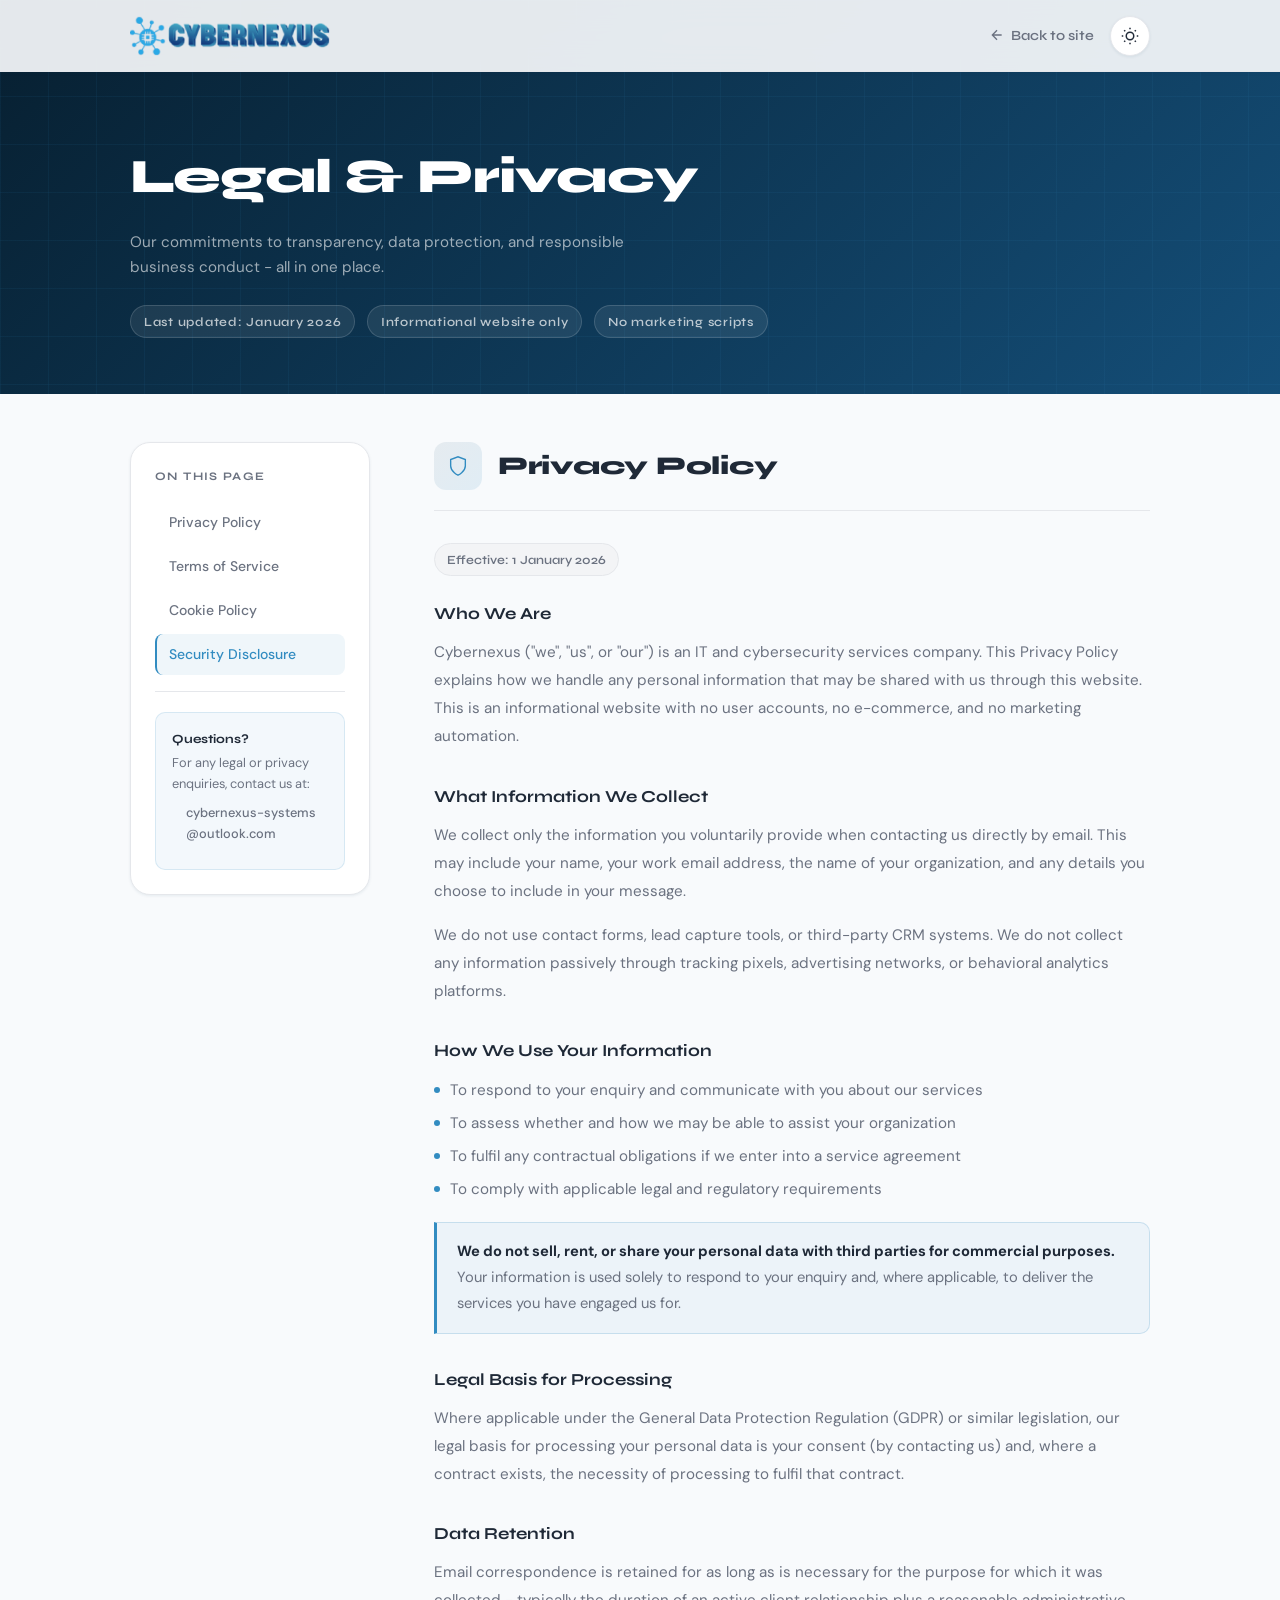
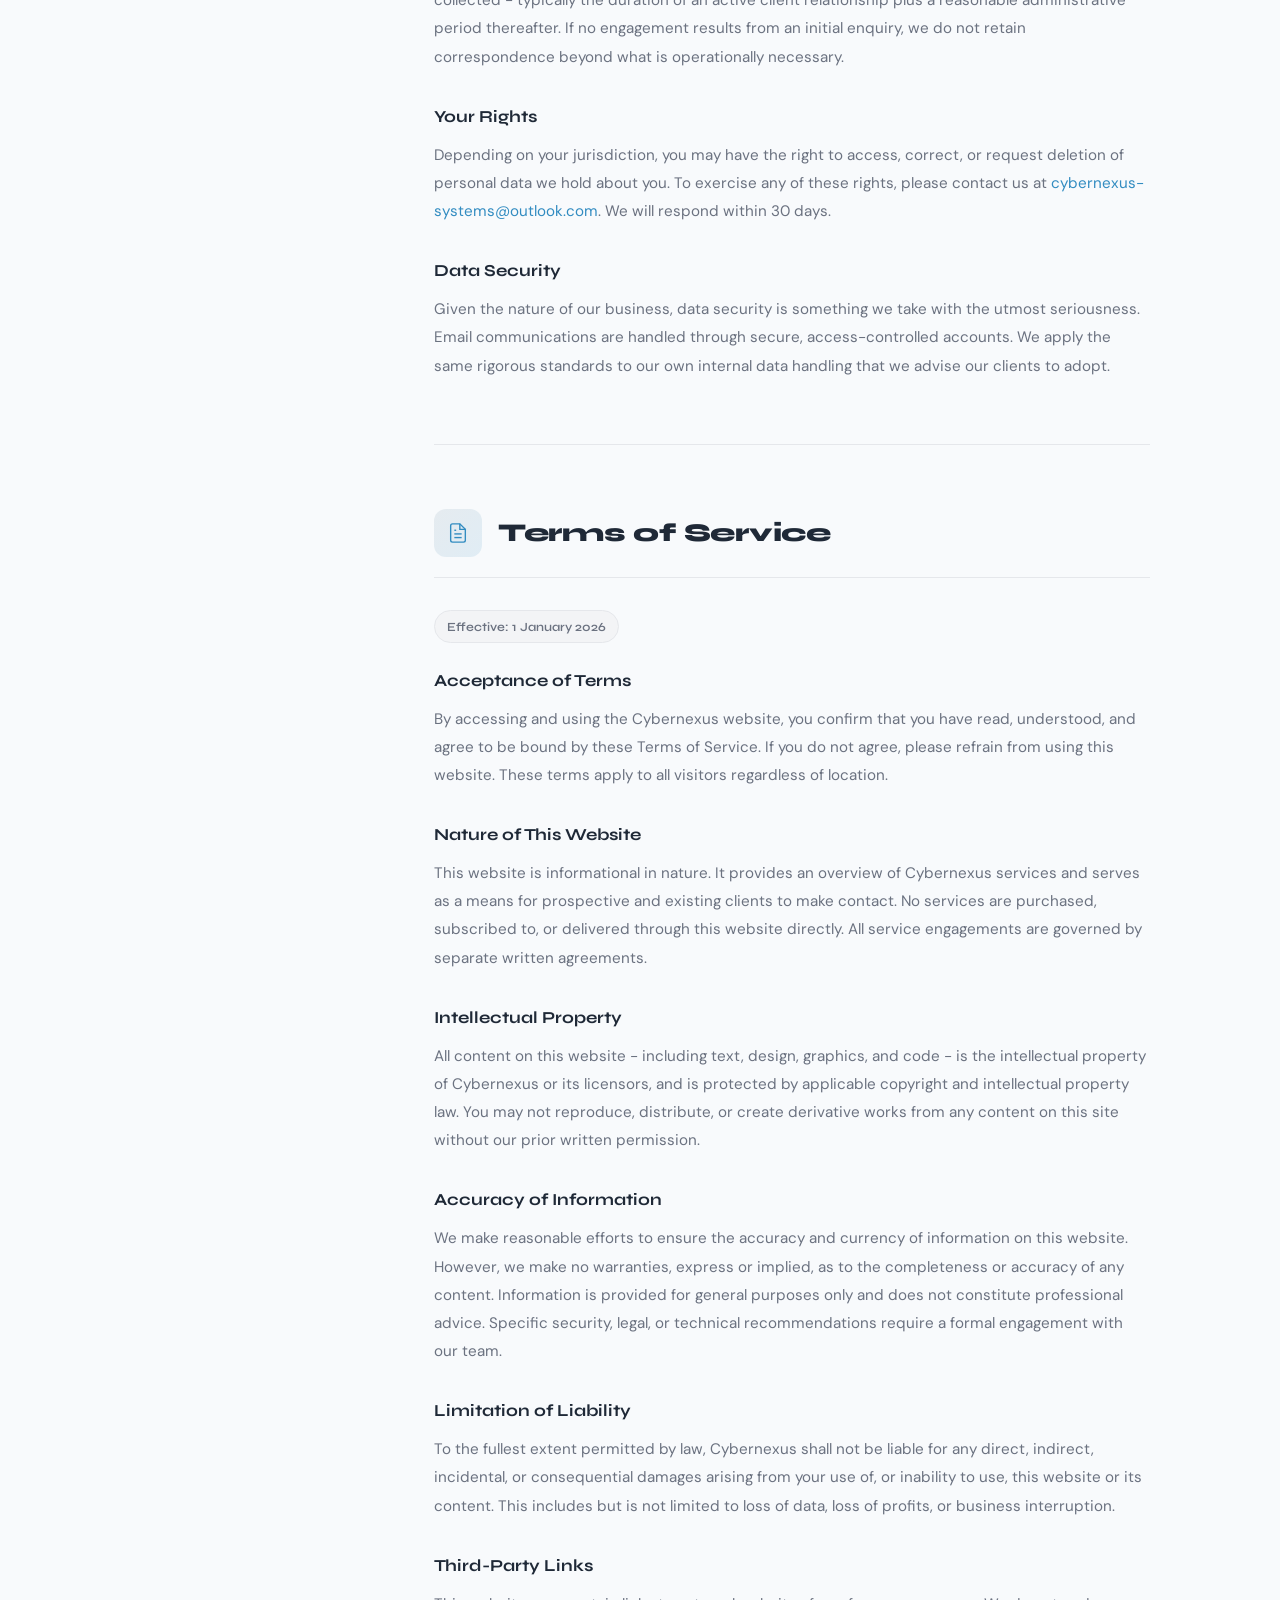
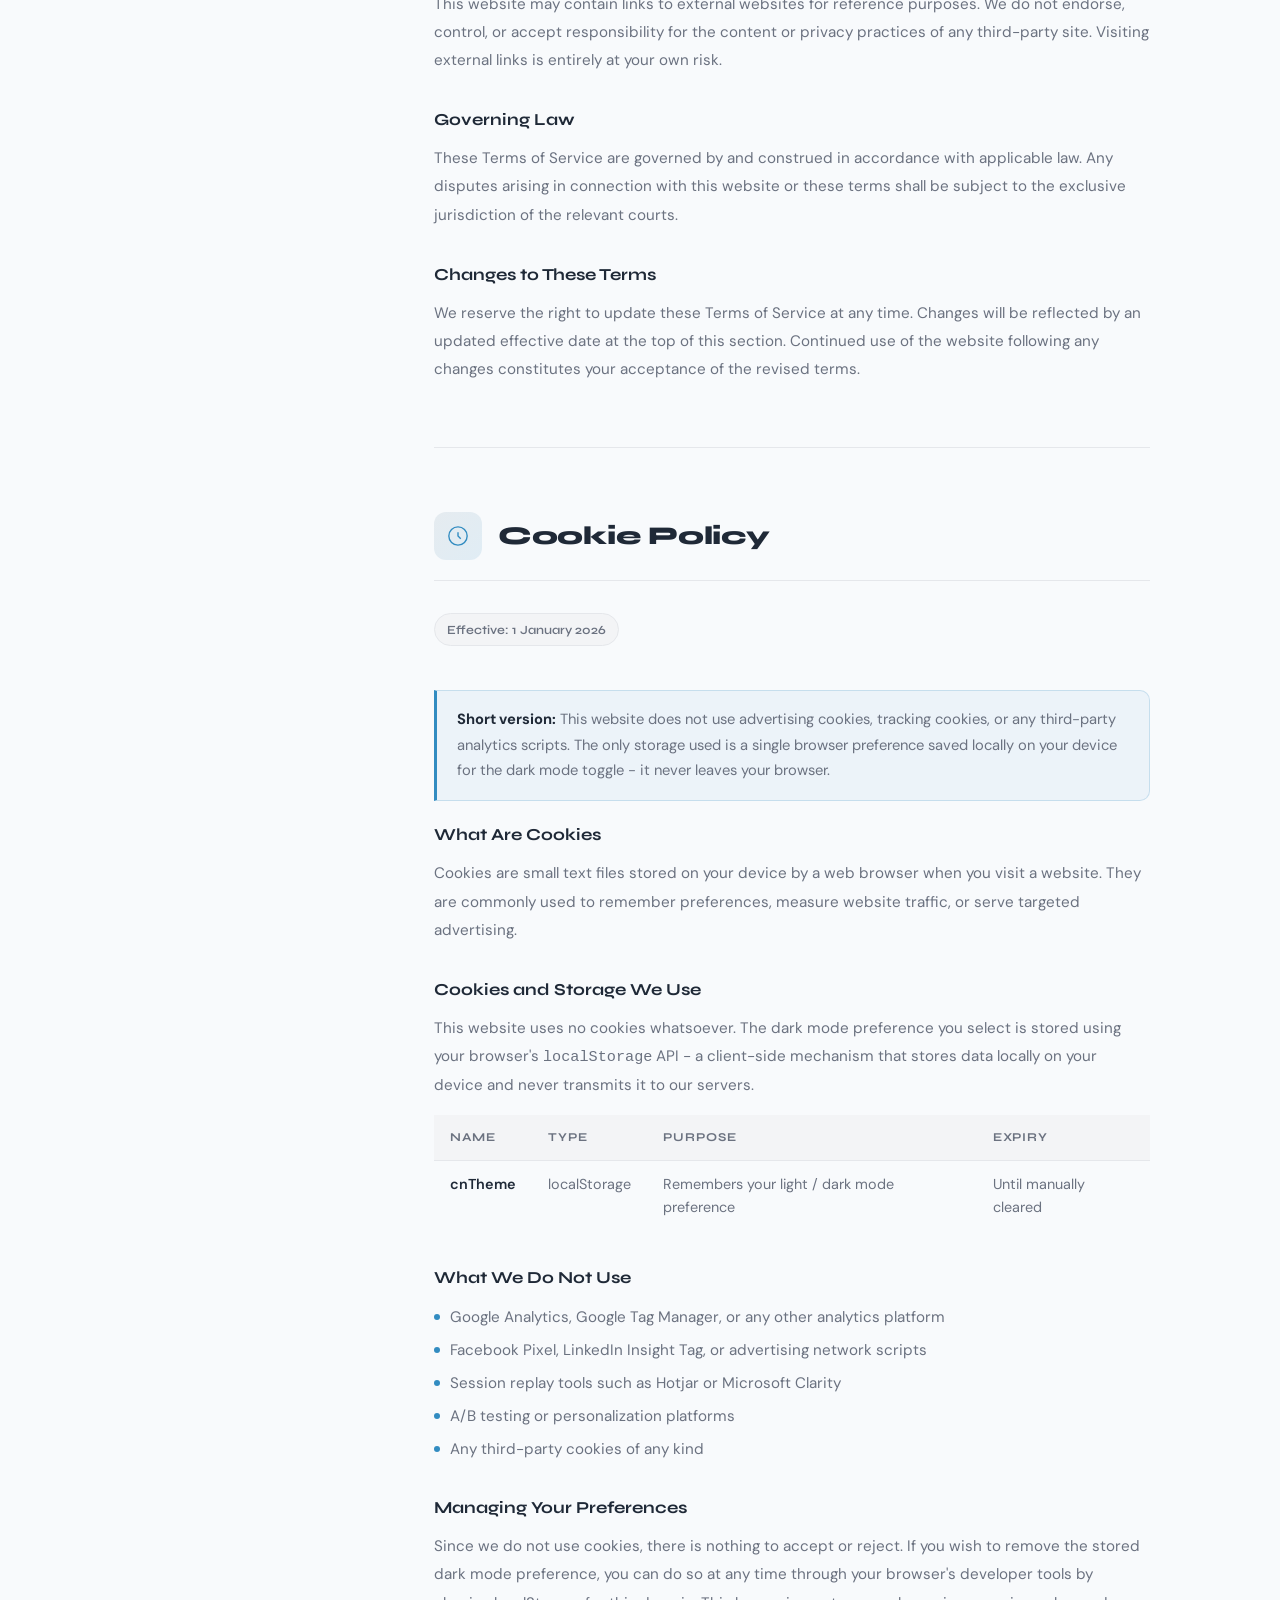
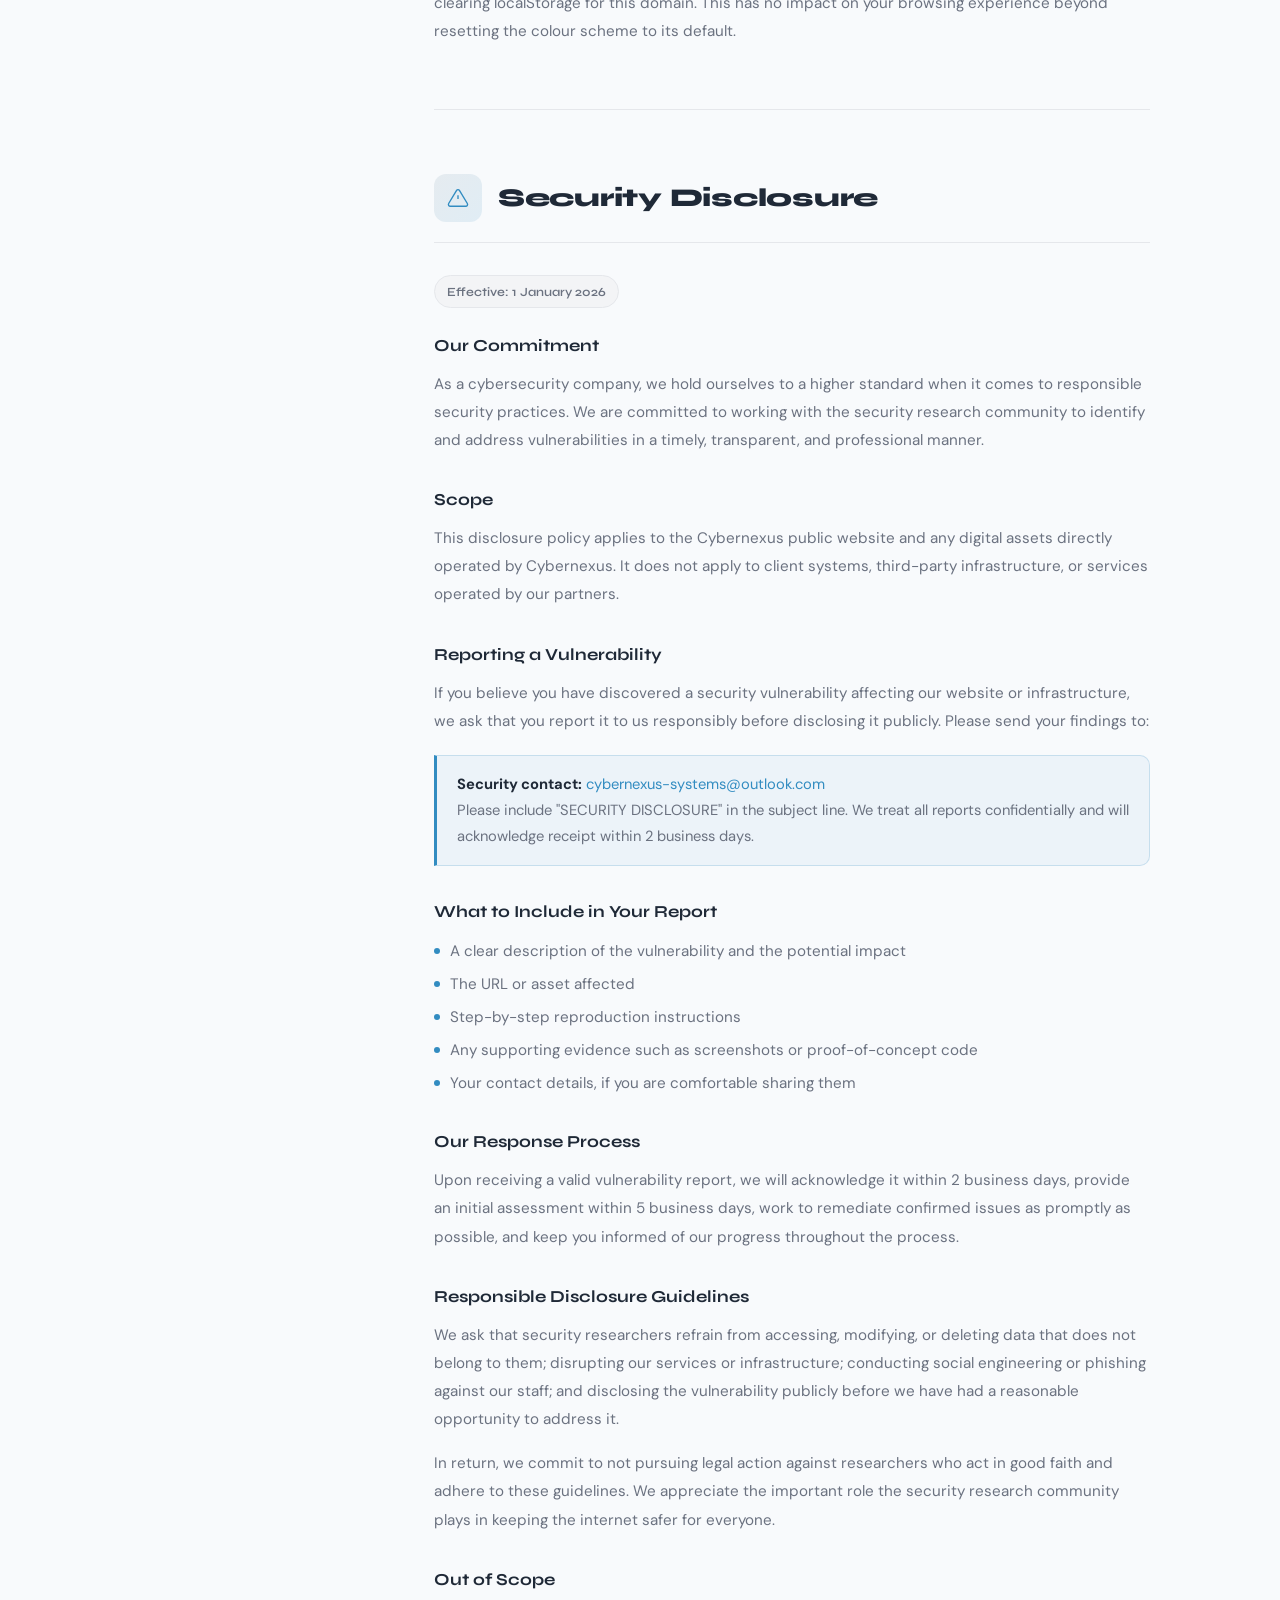
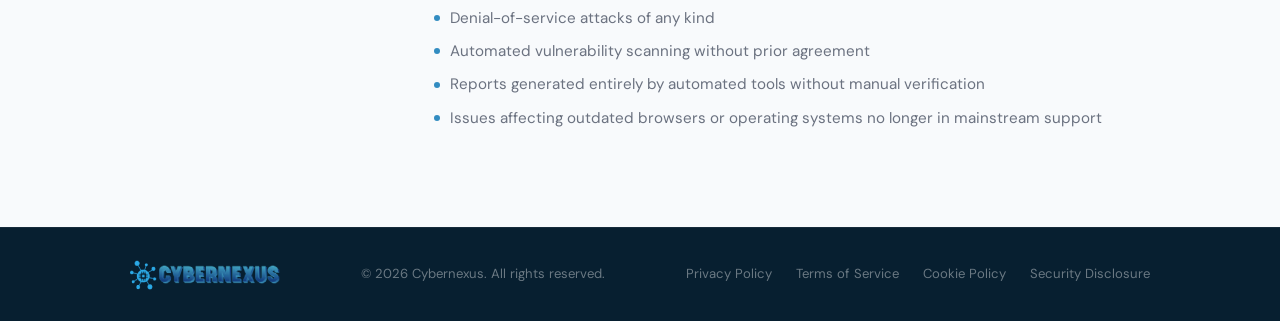
==== legal/index.html @ 7c4af6ef "Add files via upload" ====
<!DOCTYPE html>
<html lang="en">
<head>
  <meta charset="UTF-8" />
  <meta name="viewport" content="width=device-width, initial-scale=1.0" />
  <!-- Primary SEO Meta Tags -->  
  <title>Legal & Privacy | Cybernexus</title>
  <meta name="description" content="Privacy Policy, Terms of Service, Cookie Policy, and Security Disclosure for Cybernexus - advanced IT, cybersecurity, and data services." />
  <meta name="robots" content="index, follow" />
  <meta name="keywords" content="cybersecurity, enterprise IT, data security, cloud backup, network infrastructure, IT consulting, data crypto-security, cybersecurity consulting" />
  <meta name="author" content="Cybernexus" />
  
  <!-- Favicon -->
  <link rel="icon" type="image/png" sizes="32x32" href="../favicon-32x32.png" />
  <link rel="icon" type="image/png" sizes="16x16" href="../favicon-16x16.png" />
  <link rel="apple-touch-icon" href="../apple-touch-icon.png" />
  <link rel="manifest" href="site.webmanifest" />
  
  <!-- Open Graph -->
  <meta property="og:title" content="Cybernexus | Advanced IT, Cybersecurity & Data Services" />
  <meta property="og:description" content="Enterprise-grade cybersecurity, cloud storage, and IT infrastructure services. Protect what matters most." />
  <meta property="og:image" content="https://cybernexus.gr/og-image.jpg" />
  <meta property="og:type" content="website" />
  <meta property="og:url" content="https://cybernexus.gr" />
  
  <!-- Twitter Cards -->
  <meta name="twitter:card" content="summary_large_image" />
  <meta name="twitter:title" content="Cybernexus | Advanced IT, Cybersecurity & Data Services" />
  <meta name="twitter:description" content="Enterprise-grade cybersecurity, cloud storage, and IT infrastructure services." />
  <meta name="twitter:image" content="https://cybernexus.gr/og-image.jpg" />



  <link rel="preconnect" href="https://fonts.googleapis.com" />
  <link rel="preconnect" href="https://fonts.gstatic.com" crossorigin />
  <link href="https://fonts.googleapis.com/css2?family=Syne:wght@400;600;700;800&family=DM+Sans:wght@300;400;500;600&display=swap" rel="stylesheet" />
  <link rel="stylesheet" href="style.css" />
</head>
<body>

  <!-- Header -->
  <header id="header" role="banner">
    <nav class="nav-container" aria-label="Legal page navigation">
      <a href="#hero" class="logo" aria-label="Cybernexus Home">
  <img src="../logo.png" alt="Cybernexus" height="40" />
</a>
      <div style="display:flex;align-items:center;gap:1rem;">
        <a href="/" class="nav-back" aria-label="Back to main site">
          <svg xmlns="http://www.w3.org/2000/svg" width="16" height="16" viewBox="0 0 24 24" fill="none" stroke="currentColor" stroke-width="2"><path d="M19 12H5M12 5l-7 7 7 7"/></svg>
          Back to site
        </a>
        <button id="darkToggle" aria-label="Toggle dark mode">
          <svg class="sun-icon" xmlns="http://www.w3.org/2000/svg" width="18" height="18" viewBox="0 0 24 24" fill="none" stroke="currentColor" stroke-width="2"><circle cx="12" cy="12" r="5"/><line x1="12" y1="1" x2="12" y2="3"/><line x1="12" y1="21" x2="12" y2="23"/><line x1="4.22" y1="4.22" x2="5.64" y2="5.64"/><line x1="18.36" y1="18.36" x2="19.78" y2="19.78"/><line x1="1" y1="12" x2="3" y2="12"/><line x1="21" y1="12" x2="23" y2="12"/><line x1="4.22" y1="19.78" x2="5.64" y2="18.36"/><line x1="18.36" y1="5.64" x2="19.78" y2="4.22"/></svg>
          <svg class="moon-icon" xmlns="http://www.w3.org/2000/svg" width="18" height="18" viewBox="0 0 24 24" fill="none" stroke="currentColor" stroke-width="2"><path d="M21 12.79A9 9 0 1 1 11.21 3 7 7 0 0 0 21 12.79z"/></svg>
        </button>
      </div>
    </nav>
  </header>

  <!-- Hero -->
  <div class="legal-hero" role="banner">
    <div class="legal-hero-inner">
      <h1>Legal &amp; Privacy</h1>
      <p>Our commitments to transparency, data protection, and responsible business conduct - all in one place.</p>
      <div class="legal-hero-meta">
        <span class="legal-badge">Last updated: January 2026</span>
        <span class="legal-badge">Informational website only</span>
        <span class="legal-badge">No marketing scripts</span>
      </div>
    </div>
  </div>

  <!-- Main layout -->
  <div class="legal-layout">

    <!-- Sidebar TOC -->
    <aside aria-label="Table of contents">
      <div class="legal-toc">
        <div class="legal-toc-inner">
          <h4>On this page</h4>
          <ul role="list">
            <li><a href="#privacy" class="toc-link">Privacy Policy</a></li>
            <li><a href="#terms" class="toc-link">Terms of Service</a></li>
            <li><a href="#cookies" class="toc-link">Cookie Policy</a></li>
            <li><a href="#disclosure" class="toc-link">Security Disclosure</a></li>
          </ul>
          <div class="toc-divider"></div>
          <div class="legal-toc-contact">
            <strong>Questions?</strong>
            For any legal or privacy enquiries, contact us at:<br />
            <a href="mailto:cybernexus-systems@outlook.com">cybernexus-systems@outlook.com</a>
          </div>
        </div>
      </div>
    </aside>

    <!-- Content -->
    <main class="legal-content" id="main-content">

      <!-- ── PRIVACY POLICY ── -->
      <section id="privacy" class="legal-section" aria-labelledby="privacy-heading">
        <div class="legal-section-header">
          <div class="legal-section-icon" aria-hidden="true">
            <svg xmlns="http://www.w3.org/2000/svg" viewBox="0 0 24 24" fill="none" stroke="currentColor" stroke-width="1.5"><path d="M12 22s8-4 8-10V5l-8-3-8 3v7c0 6 8 10 8 10z"/></svg>
          </div>
          <h2 id="privacy-heading">Privacy Policy</h2>
        </div>

        <span class="effective-date">Effective: 1 January 2026</span>

        <h3>Who We Are</h3>
        <p>Cybernexus ("we", "us", or "our") is an IT and cybersecurity services company. This Privacy Policy explains how we handle any personal information that may be shared with us through this website. This is an informational website with no user accounts, no e-commerce, and no marketing automation.</p>

        <h3>What Information We Collect</h3>
        <p>We collect only the information you voluntarily provide when contacting us directly by email. This may include your name, your work email address, the name of your organization, and any details you choose to include in your message.</p>
        <p>We do not use contact forms, lead capture tools, or third-party CRM systems. We do not collect any information passively through tracking pixels, advertising networks, or behavioral analytics platforms.</p>

        <h3>How We Use Your Information</h3>
        <ul class="doc-list">
          <li>To respond to your enquiry and communicate with you about our services</li>
          <li>To assess whether and how we may be able to assist your organization</li>
          <li>To fulfil any contractual obligations if we enter into a service agreement</li>
          <li>To comply with applicable legal and regulatory requirements</li>
        </ul>

        <div class="legal-highlight">
          <strong>We do not sell, rent, or share your personal data with third parties for commercial purposes.</strong> Your information is used solely to respond to your enquiry and, where applicable, to deliver the services you have engaged us for.
        </div>

        <h3>Legal Basis for Processing</h3>
        <p>Where applicable under the General Data Protection Regulation (GDPR) or similar legislation, our legal basis for processing your personal data is your consent (by contacting us) and, where a contract exists, the necessity of processing to fulfil that contract.</p>

        <h3>Data Retention</h3>
        <p>Email correspondence is retained for as long as is necessary for the purpose for which it was collected - typically the duration of an active client relationship plus a reasonable administrative period thereafter. If no engagement results from an initial enquiry, we do not retain correspondence beyond what is operationally necessary.</p>

        <h3>Your Rights</h3>
        <p>Depending on your jurisdiction, you may have the right to access, correct, or request deletion of personal data we hold about you. To exercise any of these rights, please contact us at <a href="mailto:cybernexus-systems@outlook.com">cybernexus-systems@outlook.com</a>. We will respond within 30 days.</p>

        <h3>Data Security</h3>
        <p>Given the nature of our business, data security is something we take with the utmost seriousness. Email communications are handled through secure, access-controlled accounts. We apply the same rigorous standards to our own internal data handling that we advise our clients to adopt.</p>
      </section>

      <hr class="section-rule" />

      <!-- ── TERMS OF SERVICE ── -->
      <section id="terms" class="legal-section" aria-labelledby="terms-heading">
        <div class="legal-section-header">
          <div class="legal-section-icon" aria-hidden="true">
            <svg xmlns="http://www.w3.org/2000/svg" viewBox="0 0 24 24" fill="none" stroke="currentColor" stroke-width="1.5"><path d="M14 2H6a2 2 0 0 0-2 2v16a2 2 0 0 0 2 2h12a2 2 0 0 0 2-2V8z"/><polyline points="14 2 14 8 20 8"/><line x1="16" y1="13" x2="8" y2="13"/><line x1="16" y1="17" x2="8" y2="17"/><polyline points="10 9 9 9 8 9"/></svg>
          </div>
          <h2 id="terms-heading">Terms of Service</h2>
        </div>

        <span class="effective-date">Effective: 1 January 2026</span>

        <h3>Acceptance of Terms</h3>
        <p>By accessing and using the Cybernexus website, you confirm that you have read, understood, and agree to be bound by these Terms of Service. If you do not agree, please refrain from using this website. These terms apply to all visitors regardless of location.</p>

        <h3>Nature of This Website</h3>
        <p>This website is informational in nature. It provides an overview of Cybernexus services and serves as a means for prospective and existing clients to make contact. No services are purchased, subscribed to, or delivered through this website directly. All service engagements are governed by separate written agreements.</p>

        <h3>Intellectual Property</h3>
        <p>All content on this website - including text, design, graphics, and code - is the intellectual property of Cybernexus or its licensors, and is protected by applicable copyright and intellectual property law. You may not reproduce, distribute, or create derivative works from any content on this site without our prior written permission.</p>

        <h3>Accuracy of Information</h3>
        <p>We make reasonable efforts to ensure the accuracy and currency of information on this website. However, we make no warranties, express or implied, as to the completeness or accuracy of any content. Information is provided for general purposes only and does not constitute professional advice. Specific security, legal, or technical recommendations require a formal engagement with our team.</p>

        <h3>Limitation of Liability</h3>
        <p>To the fullest extent permitted by law, Cybernexus shall not be liable for any direct, indirect, incidental, or consequential damages arising from your use of, or inability to use, this website or its content. This includes but is not limited to loss of data, loss of profits, or business interruption.</p>

        <h3>Third-Party Links</h3>
        <p>This website may contain links to external websites for reference purposes. We do not endorse, control, or accept responsibility for the content or privacy practices of any third-party site. Visiting external links is entirely at your own risk.</p>

        <h3>Governing Law</h3>
        <p>These Terms of Service are governed by and construed in accordance with applicable law. Any disputes arising in connection with this website or these terms shall be subject to the exclusive jurisdiction of the relevant courts.</p>

        <h3>Changes to These Terms</h3>
        <p>We reserve the right to update these Terms of Service at any time. Changes will be reflected by an updated effective date at the top of this section. Continued use of the website following any changes constitutes your acceptance of the revised terms.</p>
      </section>

      <hr class="section-rule" />

      <!-- ── COOKIE POLICY ── -->
      <section id="cookies" class="legal-section" aria-labelledby="cookies-heading">
        <div class="legal-section-header">
          <div class="legal-section-icon" aria-hidden="true">
            <svg xmlns="http://www.w3.org/2000/svg" viewBox="0 0 24 24" fill="none" stroke="currentColor" stroke-width="1.5"><circle cx="12" cy="12" r="10"/><path d="M12 8v4l3 3"/></svg>
          </div>
          <h2 id="cookies-heading">Cookie Policy</h2>
        </div>

        <span class="effective-date">Effective: 1 January 2026</span>

        <div class="legal-highlight">
          <strong>Short version:</strong> This website does not use advertising cookies, tracking cookies, or any third-party analytics scripts. The only storage used is a single browser preference saved locally on your device for the dark mode toggle - it never leaves your browser.
        </div>

        <h3>What Are Cookies</h3>
        <p>Cookies are small text files stored on your device by a web browser when you visit a website. They are commonly used to remember preferences, measure website traffic, or serve targeted advertising.</p>

        <h3>Cookies and Storage We Use</h3>
        <p>This website uses no cookies whatsoever. The dark mode preference you select is stored using your browser's <code>localStorage</code> API - a client-side mechanism that stores data locally on your device and never transmits it to our servers.</p>

        <table class="legal-table" aria-label="Storage items used on this website">
          <thead>
            <tr>
              <th>Name</th>
              <th>Type</th>
              <th>Purpose</th>
              <th>Expiry</th>
            </tr>
          </thead>
          <tbody>
            <tr>
              <td>cnTheme</td>
              <td>localStorage</td>
              <td>Remembers your light / dark mode preference</td>
              <td>Until manually cleared</td>
            </tr>
          </tbody>
        </table>

        <h3>What We Do Not Use</h3>
        <ul class="doc-list">
          <li>Google Analytics, Google Tag Manager, or any other analytics platform</li>
          <li>Facebook Pixel, LinkedIn Insight Tag, or advertising network scripts</li>
          <li>Session replay tools such as Hotjar or Microsoft Clarity</li>
          <li>A/B testing or personalization platforms</li>
          <li>Any third-party cookies of any kind</li>
        </ul>

        <h3>Managing Your Preferences</h3>
        <p>Since we do not use cookies, there is nothing to accept or reject. If you wish to remove the stored dark mode preference, you can do so at any time through your browser's developer tools by clearing localStorage for this domain. This has no impact on your browsing experience beyond resetting the colour scheme to its default.</p>
      </section>

      <hr class="section-rule" />

      <!-- ── SECURITY DISCLOSURE ── -->
      <section id="disclosure" class="legal-section" aria-labelledby="disclosure-heading">
        <div class="legal-section-header">
          <div class="legal-section-icon" aria-hidden="true">
            <svg xmlns="http://www.w3.org/2000/svg" viewBox="0 0 24 24" fill="none" stroke="currentColor" stroke-width="1.5"><path d="M10.29 3.86L1.82 18a2 2 0 0 0 1.71 3h16.94a2 2 0 0 0 1.71-3L13.71 3.86a2 2 0 0 0-3.42 0z"/><line x1="12" y1="9" x2="12" y2="13"/><line x1="12" y1="17" x2="12.01" y2="17"/></svg>
          </div>
          <h2 id="disclosure-heading">Security Disclosure</h2>
        </div>

        <span class="effective-date">Effective: 1 January 2026</span>

        <h3>Our Commitment</h3>
        <p>As a cybersecurity company, we hold ourselves to a higher standard when it comes to responsible security practices. We are committed to working with the security research community to identify and address vulnerabilities in a timely, transparent, and professional manner.</p>

        <h3>Scope</h3>
        <p>This disclosure policy applies to the Cybernexus public website and any digital assets directly operated by Cybernexus. It does not apply to client systems, third-party infrastructure, or services operated by our partners.</p>

        <h3>Reporting a Vulnerability</h3>
        <p>If you believe you have discovered a security vulnerability affecting our website or infrastructure, we ask that you report it to us responsibly before disclosing it publicly. Please send your findings to:</p>

        <div class="legal-highlight">
          <strong>Security contact:</strong> <a href="mailto:cybernexus-systems@outlook.com">cybernexus-systems@outlook.com</a><br />
          Please include "SECURITY DISCLOSURE" in the subject line. We treat all reports confidentially and will acknowledge receipt within 2 business days.
        </div>

        <h3>What to Include in Your Report</h3>
        <ul class="doc-list">
          <li>A clear description of the vulnerability and the potential impact</li>
          <li>The URL or asset affected</li>
          <li>Step-by-step reproduction instructions</li>
          <li>Any supporting evidence such as screenshots or proof-of-concept code</li>
          <li>Your contact details, if you are comfortable sharing them</li>
        </ul>

        <h3>Our Response Process</h3>
        <p>Upon receiving a valid vulnerability report, we will acknowledge it within 2 business days, provide an initial assessment within 5 business days, work to remediate confirmed issues as promptly as possible, and keep you informed of our progress throughout the process.</p>

        <h3>Responsible Disclosure Guidelines</h3>
        <p>We ask that security researchers refrain from accessing, modifying, or deleting data that does not belong to them; disrupting our services or infrastructure; conducting social engineering or phishing against our staff; and disclosing the vulnerability publicly before we have had a reasonable opportunity to address it.</p>
        <p>In return, we commit to not pursuing legal action against researchers who act in good faith and adhere to these guidelines. We appreciate the important role the security research community plays in keeping the internet safer for everyone.</p>

        <h3>Out of Scope</h3>
        <ul class="doc-list">
          <li>Denial-of-service attacks of any kind</li>
          <li>Automated vulnerability scanning without prior agreement</li>
          <li>Reports generated entirely by automated tools without manual verification</li>
          <li>Issues affecting outdated browsers or operating systems no longer in mainstream support</li>
        </ul>
      </section>

    </main>
  </div>

  <!-- Footer -->
  <footer class="legal-footer" role="contentinfo">
    <div class="legal-footer-inner">
      <a href="/" class="logo" aria-label="Cybernexus Home">
  <img src="../logo.png" alt="Cybernexus" height="30" />
</a>
      <p>&copy; <span id="year"></span> Cybernexus. All rights reserved.</p>
      <nav class="legal-footer-links" aria-label="Legal page navigation">
        <a href="#privacy">Privacy Policy</a>
        <a href="#terms">Terms of Service</a>
        <a href="#cookies">Cookie Policy</a>
        <a href="#disclosure">Security Disclosure</a>
      </nav>
    </div>
  </footer>
<script src="script.js"></script>
</body>
</html>
---- legal/style.css ----
/* ── Variables (mirrors main site) ── */
    :root {
      --primary:        #0B3C5D;
      --primary-dark:   #071f30;
      --primary-mid:    #144e78;
      --secondary:      #328CC1;
      --accent:         #1dc9a4;
      --bg:             #F8FAFC;
      --bg-card:        #ffffff;
      --text:           #1F2937;
      --text-muted:     #6B7280;
      --text-light:     #9CA3AF;
      --border:         #E5E7EB;
      --border-light:   #F3F4F6;
      --shadow-sm:      0 1px 3px rgba(11,60,93,0.08);
      --shadow-md:      0 4px 20px rgba(11,60,93,0.12);
      --radius:         12px;
      --radius-lg:      20px;
      --transition:     0.3s cubic-bezier(0.4, 0, 0.2, 1);
      --font-display:   'Syne', sans-serif;
      --font-body:      'DM Sans', sans-serif;
      --max-width:      1100px;
      --header-h:       72px;
    }

    [data-theme="dark"] {
      --bg:           #0a0f1e;
      --bg-card:      #0f1729;
      --text:         #e2e8f0;
      --text-muted:   #94a3b8;
      --text-light:   #64748b;
      --border:       #1e2a3a;
      --border-light: #162032;
    }

    *, *::before, *::after { box-sizing: border-box; margin: 0; padding: 0; }
    html { scroll-behavior: smooth; font-size: 16px; }

    body {
      font-family: var(--font-body);
      background: var(--bg);
      color: var(--text);
      line-height: 1.7;
      transition: background 0.4s, color 0.4s;
    }

    a { color: var(--secondary); text-decoration: none; }
    a:hover { text-decoration: underline; }
    ul { list-style: none; padding: 0; }

    ::-webkit-scrollbar { width: 6px; }
    ::-webkit-scrollbar-track { background: var(--bg); }
    ::-webkit-scrollbar-thumb { background: var(--secondary); border-radius: 3px; }

    :focus-visible { outline: 2px solid var(--secondary); outline-offset: 3px; border-radius: 4px; }

    /* Header */
    #header {
      position: fixed;
      top: 0; left: 0; right: 0;
      height: var(--header-h);
      z-index: 100;
      background: rgba(248,250,252,0.92);
      backdrop-filter: blur(16px);
      -webkit-backdrop-filter: blur(16px);
      border-bottom: 1px solid var(--border);
      box-shadow: var(--shadow-sm);
      transition: background 0.4s;
    }
    [data-theme="dark"] #header { background: rgba(10,15,30,0.92); }

    .nav-container {
      max-width: var(--max-width);
      margin: 0 auto;
      padding: 0 clamp(1rem, 5vw, 2.5rem);
      height: 100%;
      display: flex;
      align-items: center;
      justify-content: space-between;
      gap: 1.5rem;
    }


	aside {
    position: sticky;
    height: 100%;
	}
	
    .logo {
      display: flex;
      align-items: center;
      gap: 0.6rem;
      font-family: var(--font-display);
      font-size: 1.2rem;
      font-weight: 600;
      color: var(--primary);
      text-decoration: none;
    }
    [data-theme="dark"] .logo { color: #fff; }
    .logo svg { color: var(--secondary); }
    .logo strong { color: var(--secondary); }

    .nav-back {
      display: inline-flex;
      align-items: center;
      gap: 0.4rem;
      font-size: 0.875rem;
      font-weight: 600;
      font-family: var(--font-display);
      color: var(--text-muted);
      text-decoration: none;
      transition: color 0.2s;
    }
    .nav-back:hover { color: var(--secondary); text-decoration: none; }

    /* Dark toggle */
    #darkToggle {
      width: 40px; height: 40px;
      border-radius: 50%;
      background: var(--bg-card);
      color: var(--text);
      border: 1px solid var(--border);
      display: flex; align-items: center; justify-content: center;
      cursor: pointer;
      transition: var(--transition);
      box-shadow: var(--shadow-sm);
      flex-shrink: 0;
    }
    #darkToggle:hover { transform: scale(1.1); }
    #darkToggle .moon-icon { display: none; }
    [data-theme="dark"] #darkToggle .sun-icon { display: none; }
    [data-theme="dark"] #darkToggle .moon-icon { display: block; }

    /* ── Hero strip ── */
    .legal-hero {
      padding-top: var(--header-h);
      background: linear-gradient(135deg, var(--primary-dark) 0%, var(--primary-mid) 100%);
      position: relative;
      overflow: hidden;
    }
    .legal-hero::before {
      content: '';
      position: absolute; inset: 0;
      background-image:
        linear-gradient(rgba(50,140,193,0.08) 1px, transparent 1px),
        linear-gradient(90deg, rgba(50,140,193,0.08) 1px, transparent 1px);
      background-size: 48px 48px;
    }
    .legal-hero-inner {
      position: relative;
      max-width: var(--max-width);
      margin: 0 auto;
      padding: 4rem clamp(1rem, 5vw, 2.5rem) 3.5rem;
    }
    .legal-hero h1 {
      font-family: var(--font-display);
      font-size: clamp(2rem, 4vw, 3rem);
      font-weight: 800;
      color: #fff;
      margin-bottom: 0.75rem;
      letter-spacing: -0.02em;
    }
    .legal-hero p {
      color: rgba(255,255,255,0.6);
      font-size: 0.95rem;
      max-width: 560px;
    }
    .legal-hero-meta {
      margin-top: 1.5rem;
      display: flex;
      flex-wrap: wrap;
      gap: 0.75rem;
    }
    .legal-badge {
      display: inline-flex;
      align-items: center;
      gap: 0.4rem;
      font-size: 0.78rem;
      font-family: var(--font-display);
      font-weight: 600;
      letter-spacing: 0.06em;
      color: rgba(255,255,255,0.7);
      background: rgba(255,255,255,0.08);
      border: 1px solid rgba(255,255,255,0.15);
      padding: 0.3rem 0.8rem;
      border-radius: 100px;
    }

    /* Layout */
    .legal-layout {
      max-width: var(--max-width);
      margin: 0 auto;
      padding: 3rem clamp(1rem, 5vw, 2.5rem) 5rem;
      display: grid;
      grid-template-columns: 240px 1fr;
      gap: 4rem;
      align-items: start;
    }

    /* Sidebar TOC */
    .legal-toc {
      position: sticky;
      top: calc(var(--header-h) + 2rem);
    }
    .legal-toc-inner {
      background: var(--bg-card);
      border: 1px solid var(--border);
      border-radius: var(--radius-lg);
      padding: 1.5rem;
      box-shadow: var(--shadow-sm);
    }
    .legal-toc h4 {
      font-family: var(--font-display);
      font-size: 0.72rem;
      font-weight: 700;
      letter-spacing: 0.12em;
      text-transform: uppercase;
      color: var(--text-muted);
      margin-bottom: 1rem;
    }
    .legal-toc ul { display: flex; flex-direction: column; gap: 0.15rem; }
    .legal-toc a {
      display: block;
      padding: 0.55rem 0.75rem;
      font-size: 0.875rem;
      font-weight: 500;
      color: var(--text-muted);
      border-radius: 8px;
      text-decoration: none;
      transition: background 0.2s, color 0.2s;
      border-left: 2px solid transparent;
    }
    .legal-toc a:hover { background: rgba(50,140,193,0.08); color: var(--secondary); }
    .legal-toc a.active { color: var(--secondary); background: rgba(50,140,193,0.08); border-left-color: var(--secondary); }

    .toc-divider {
      height: 1px;
      background: var(--border);
      margin: 1rem 0;
    }

    .legal-toc-contact {
      margin-top: 1.25rem;
      padding: 1rem;
      background: rgba(50,140,193,0.06);
      border: 1px solid rgba(50,140,193,0.15);
      border-radius: 10px;
      font-size: 0.8rem;
      color: var(--text-muted);
      line-height: 1.6;
    }
    .legal-toc-contact strong { display: block; color: var(--text); margin-bottom: 0.25rem; font-family: var(--font-display); font-size: 0.78rem; }
    .legal-toc-contact a { font-size: 0.8rem; word-break: break-all; }

    /* Content */
    .legal-content { min-width: 0; }

    .legal-section {
      margin-bottom: 4rem;
      scroll-margin-top: calc(var(--header-h) + 2rem);
    }
    .legal-section:last-child { margin-bottom: 0; }

    .legal-section-header {
      display: flex;
      align-items: center;
      gap: 1rem;
      margin-bottom: 2rem;
      padding-bottom: 1.25rem;
      border-bottom: 1px solid var(--border);
    }
    .legal-section-icon {
      width: 48px; height: 48px;
      border-radius: 12px;
      background: linear-gradient(135deg, rgba(11,60,93,0.08), rgba(50,140,193,0.12));
      display: flex; align-items: center; justify-content: center;
      color: var(--secondary);
      flex-shrink: 0;
    }
    .legal-section-icon svg { width: 22px; height: 22px; }
    .legal-section-header h2 {
      font-family: var(--font-display);
      font-size: 1.6rem;
      font-weight: 800;
      color: var(--text);
      letter-spacing: -0.01em;
    }

    .legal-content h3 {
      font-family: var(--font-display);
      font-size: 1.05rem;
      font-weight: 700;
      color: var(--text);
      margin: 2rem 0 0.6rem;
    }
    .legal-content h3:first-of-type { margin-top: 0; }

    .legal-content p {
      color: var(--text-muted);
      font-size: 0.95rem;
      line-height: 1.85;
      margin-bottom: 1rem;
    }
    .legal-content p:last-child { margin-bottom: 0; }

    .legal-content ul.doc-list {
      list-style: none;
      padding: 0;
      margin: 0.75rem 0 1rem;
      display: flex;
      flex-direction: column;
      gap: 0.5rem;
    }
    .legal-content ul.doc-list li {
      display: flex;
      align-items: flex-start;
      gap: 0.65rem;
      font-size: 0.95rem;
      color: var(--text-muted);
      line-height: 1.65;
    }
    .legal-content ul.doc-list li::before {
      content: '';
      width: 6px; height: 6px;
      border-radius: 50%;
      background: var(--secondary);
      margin-top: 0.6em;
      flex-shrink: 0;
    }

    .legal-highlight {
      background: rgba(50,140,193,0.06);
      border: 1px solid rgba(50,140,193,0.2);
      border-left: 3px solid var(--secondary);
      border-radius: 0 10px 10px 0;
      padding: 1rem 1.25rem;
      margin: 1.25rem 0;
      font-size: 0.92rem;
      color: var(--text-muted);
      line-height: 1.75;
    }
    .legal-highlight strong { color: var(--text); }

    .legal-table {
      width: 100%;
      border-collapse: collapse;
      margin: 1rem 0;
      font-size: 0.9rem;
    }
    .legal-table th {
      font-family: var(--font-display);
      font-size: 0.75rem;
      font-weight: 700;
      text-transform: uppercase;
      letter-spacing: 0.08em;
      color: var(--text-muted);
      text-align: left;
      padding: 0.75rem 1rem;
      background: var(--border-light);
      border-bottom: 1px solid var(--border);
    }
    .legal-table td {
      padding: 0.75rem 1rem;
      border-bottom: 1px solid var(--border-light);
      color: var(--text-muted);
      vertical-align: top;
      line-height: 1.65;
    }
    .legal-table tr:last-child td { border-bottom: none; }
    .legal-table td:first-child { font-weight: 600; color: var(--text); white-space: nowrap; }

    /* Effective date chip */
    .effective-date {
      display: inline-flex;
      align-items: center;
      gap: 0.4rem;
      font-size: 0.78rem;
      font-family: var(--font-display);
      font-weight: 600;
      color: var(--text-muted);
      background: var(--border-light);
      border: 1px solid var(--border);
      padding: 0.3rem 0.75rem;
      border-radius: 100px;
      margin-bottom: 1.5rem;
      display: inline-block;
    }

    /* Section divider */
    .section-rule {
      border: none;
      border-top: 1px solid var(--border);
      margin: 4rem 0;
    }

    /* Footer */
    .legal-footer {
      background: var(--primary-dark);
      padding: 2rem 0;
      border-top: 1px solid rgba(255,255,255,0.06);
    }
    [data-theme="dark"] .legal-footer { background: #050a12; }
    .legal-footer-inner {
      max-width: var(--max-width);
      margin: 0 auto;
      padding: 0 clamp(1rem, 5vw, 2.5rem);
      display: flex;
      align-items: center;
      justify-content: space-between;
      flex-wrap: wrap;
      gap: 1rem;
    }
    .legal-footer .logo { color: #fff; }
    .legal-footer .logo strong { color: var(--secondary); }
    .legal-footer p {
      font-size: 0.82rem;
      color: rgba(255,255,255,0.4);
    }
    .legal-footer-links {
      display: flex;
      gap: 1.5rem;
      flex-wrap: wrap;
    }
    .legal-footer-links a {
      font-size: 0.82rem;
      color: rgba(255,255,255,0.4);
      text-decoration: none;
      transition: color 0.2s;
    }
    .legal-footer-links a:hover { color: var(--secondary); }

    /* Responsive */
    @media (max-width: 900px) {
      .legal-layout { grid-template-columns: 1fr; gap: 2rem; }
      .legal-toc { position: static; }
      .legal-toc-inner { display: flex; flex-direction: column; }
      .legal-toc ul { flex-direction: row; flex-wrap: wrap; gap: 0.5rem; }
      .legal-toc a { padding: 0.4rem 0.65rem; font-size: 0.82rem; border-left: none; border-bottom: 2px solid transparent; }
      .legal-toc a.active { border-left: none; border-bottom-color: var(--secondary); }
      .toc-divider { display: none; }
    }

    @media (max-width: 600px) {
      .legal-hero-inner { padding: 3rem 1rem 2.5rem; }
      .legal-footer-inner { flex-direction: column; align-items: flex-start; }
    }
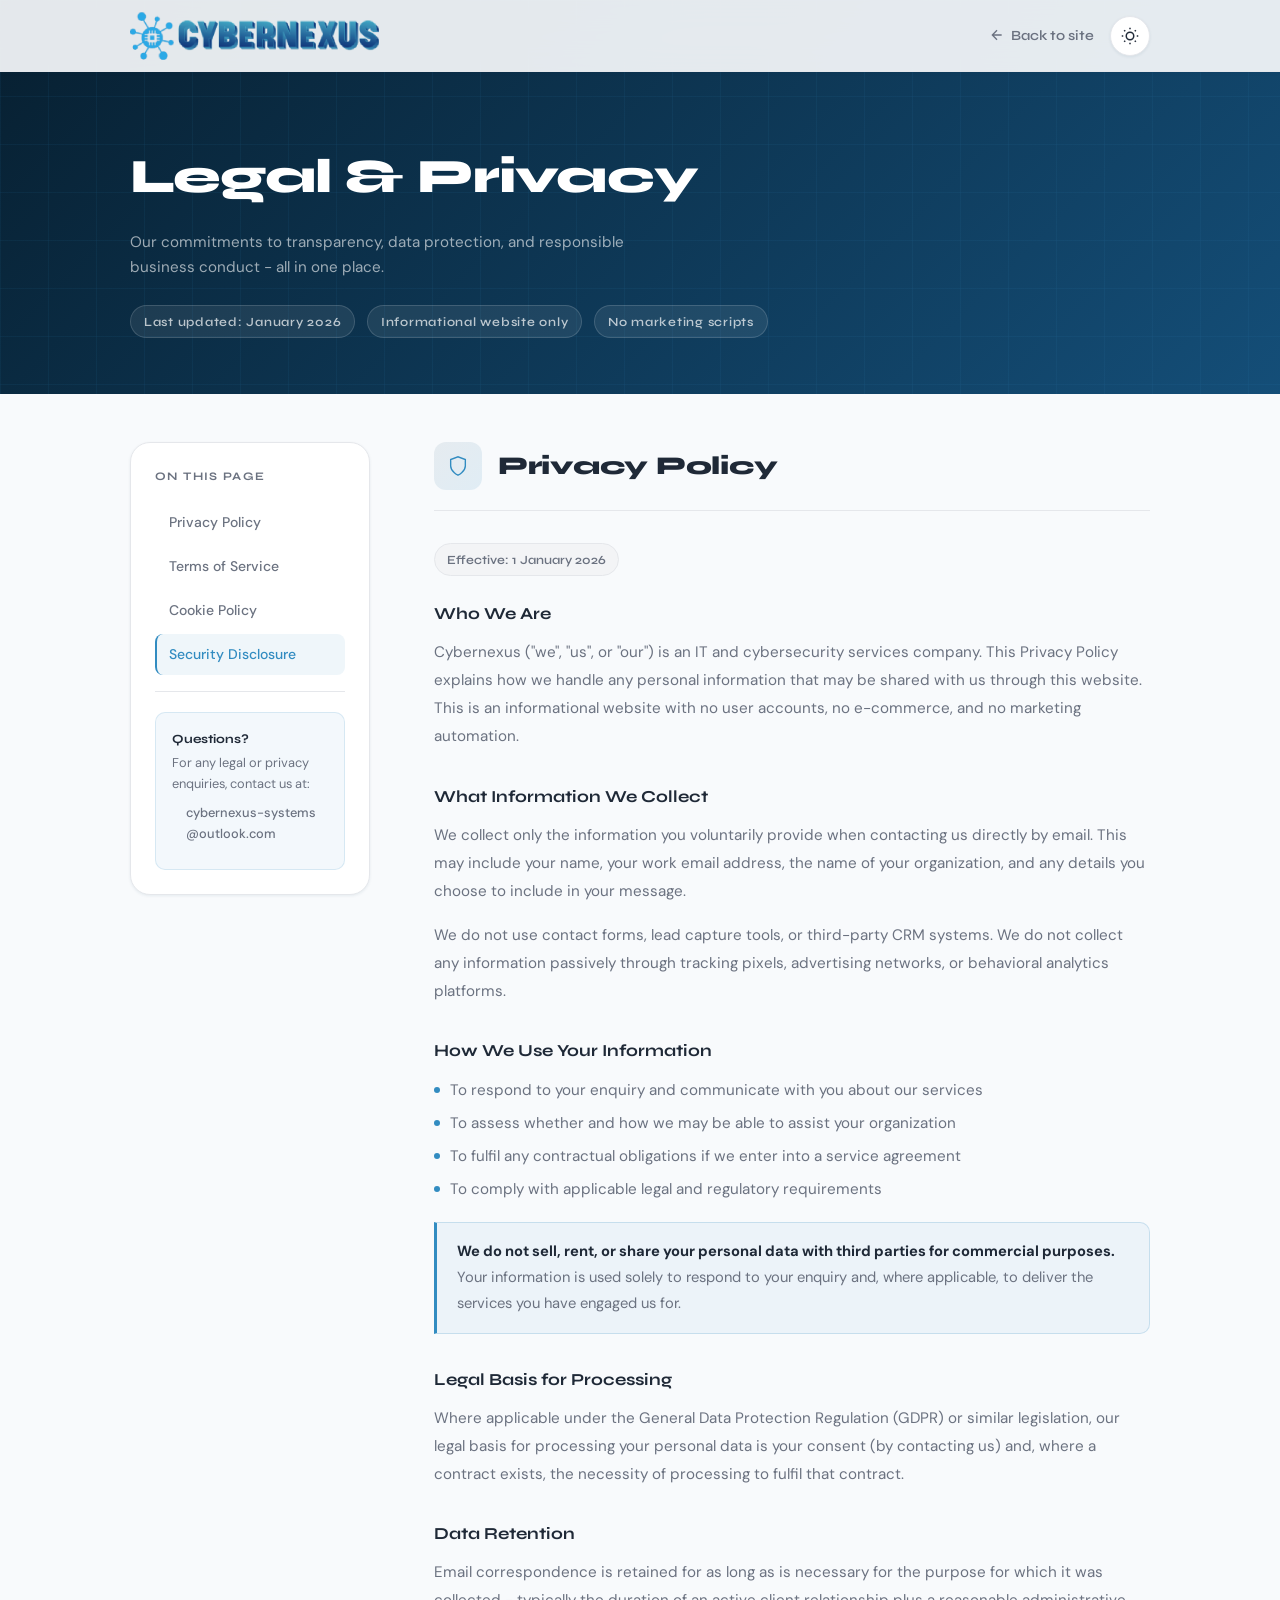
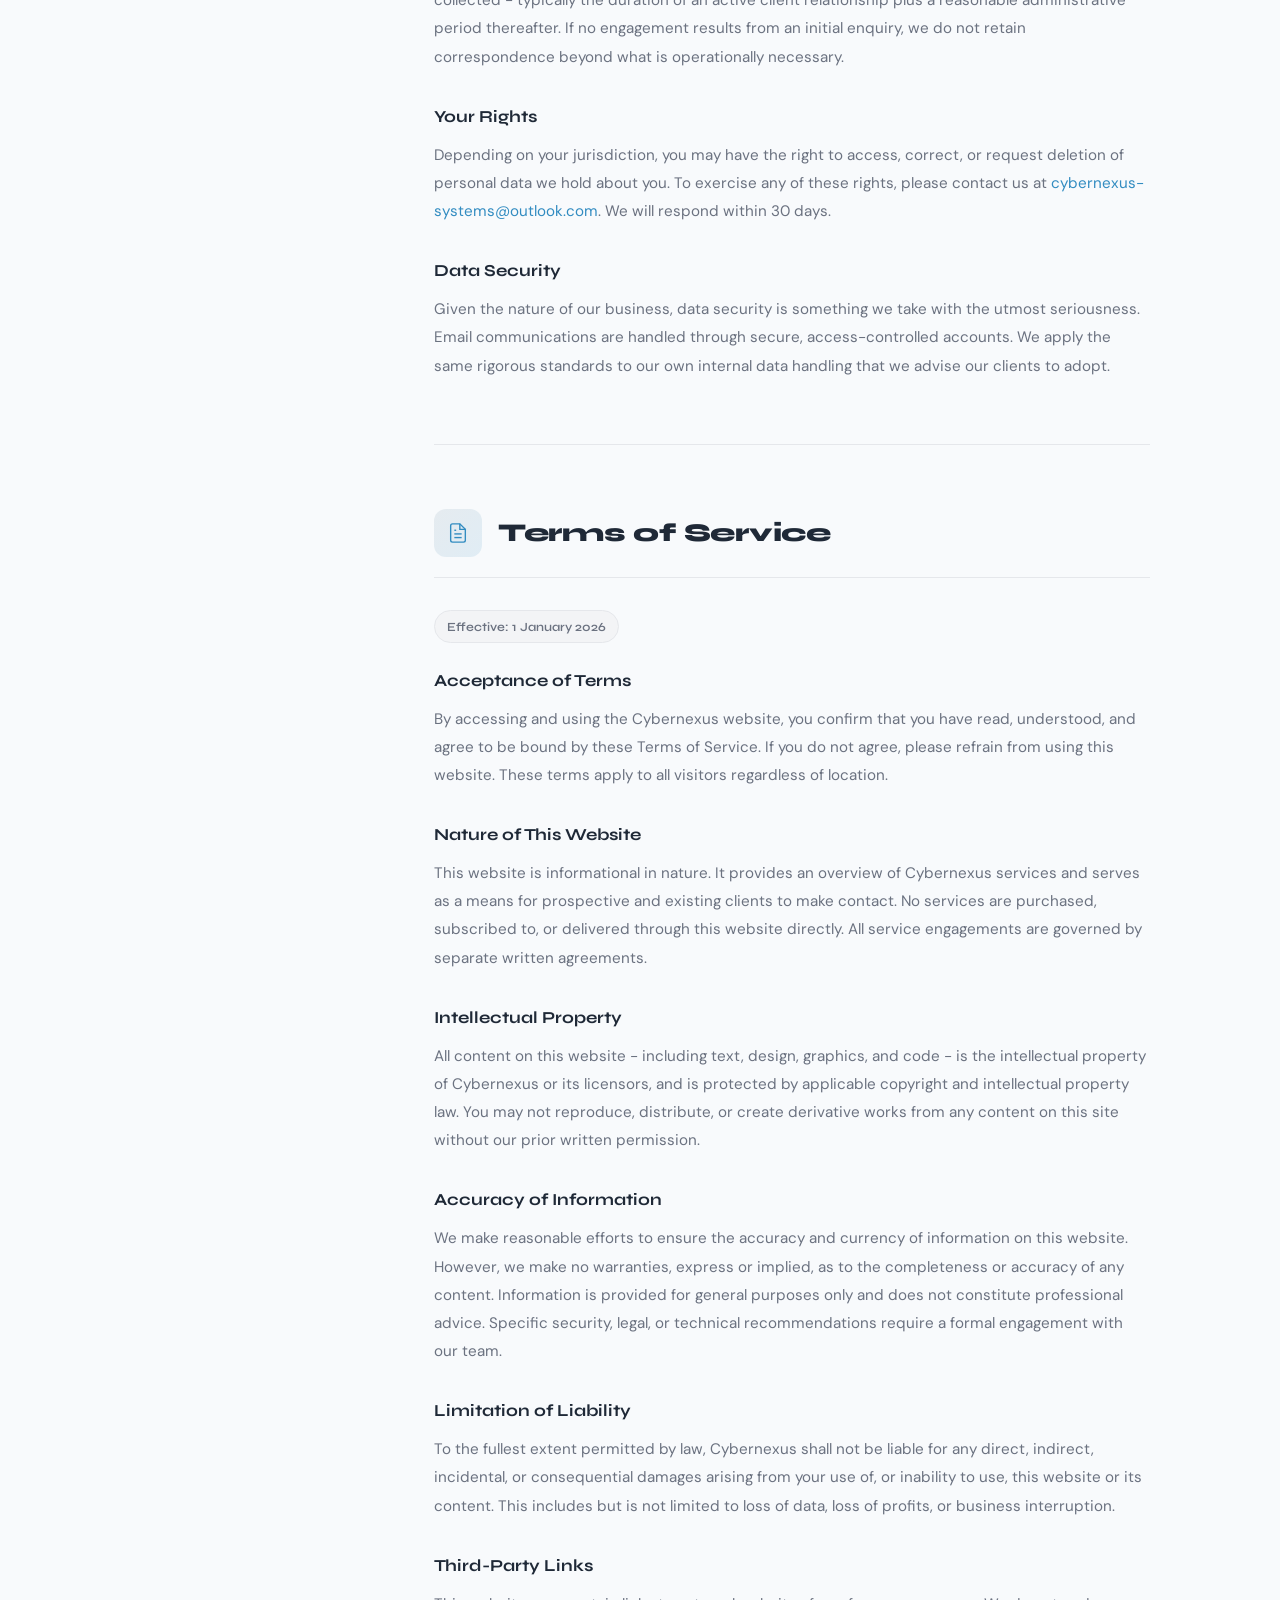
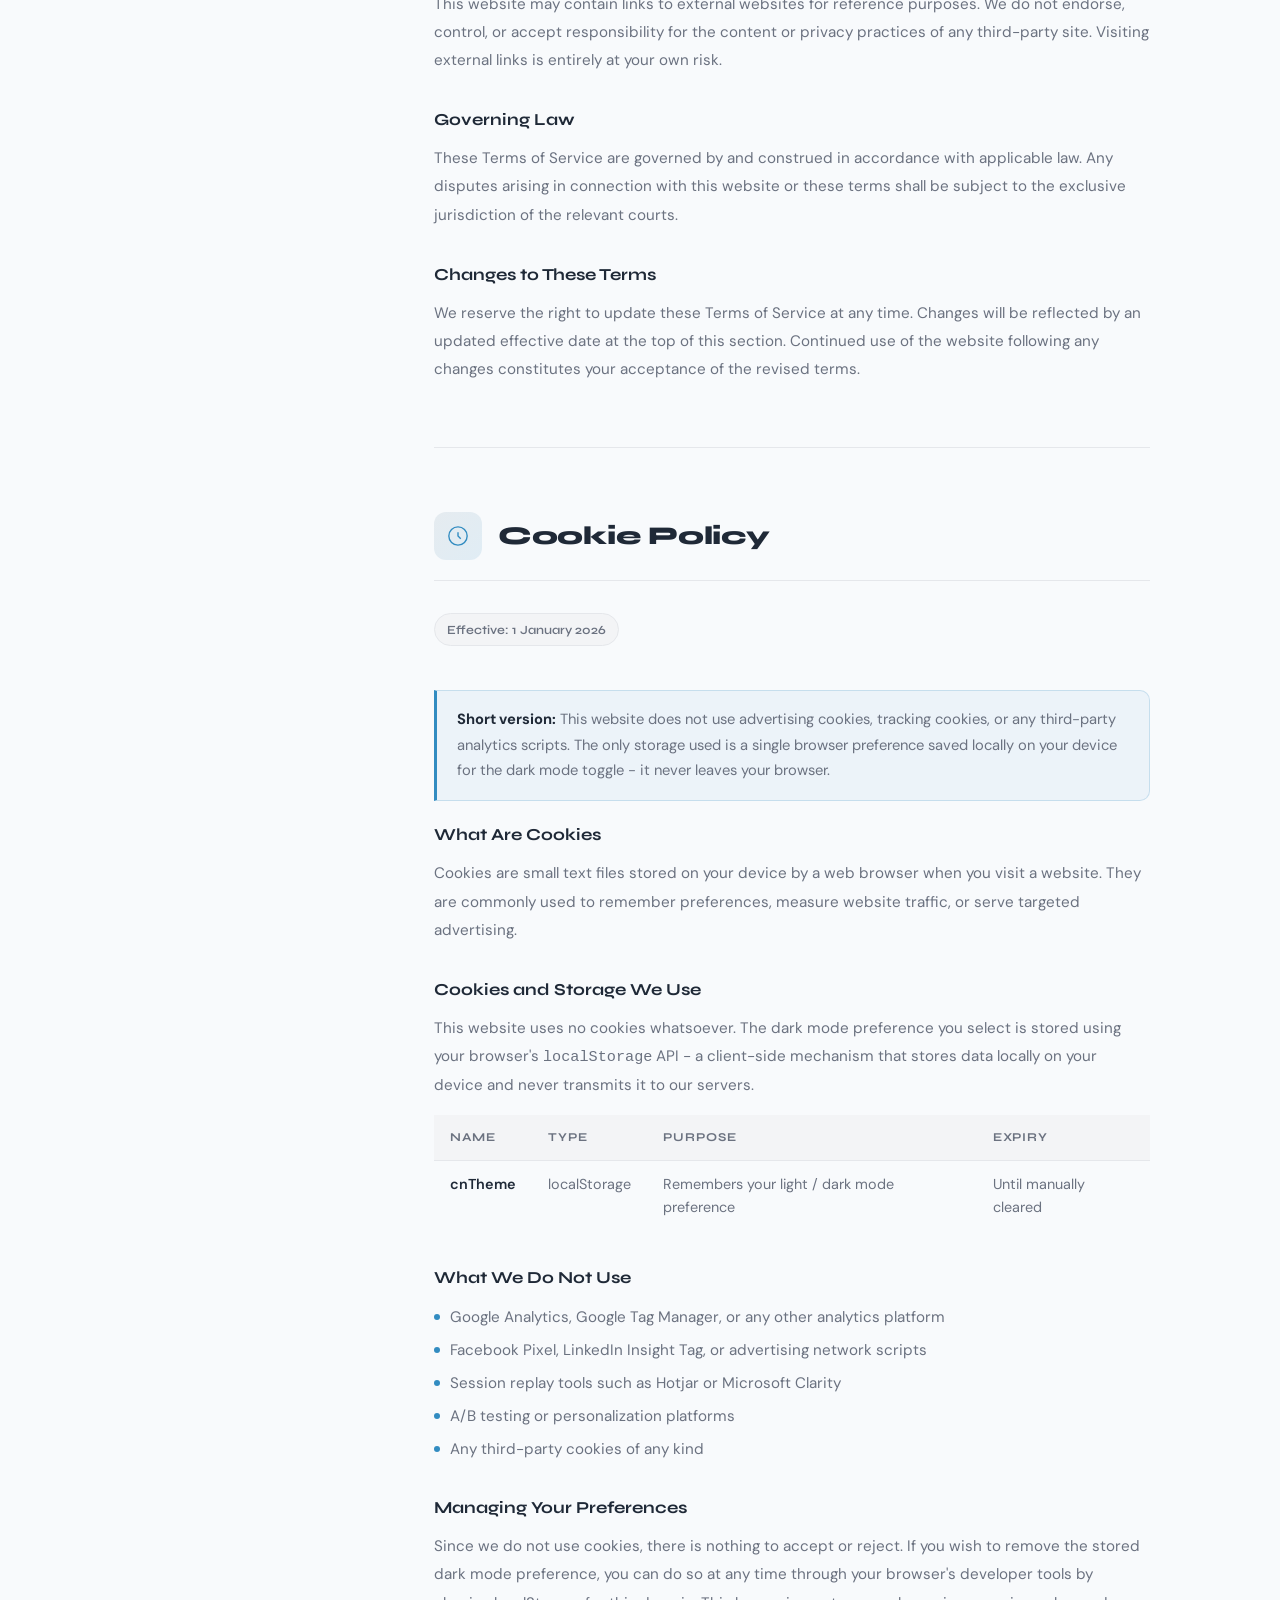
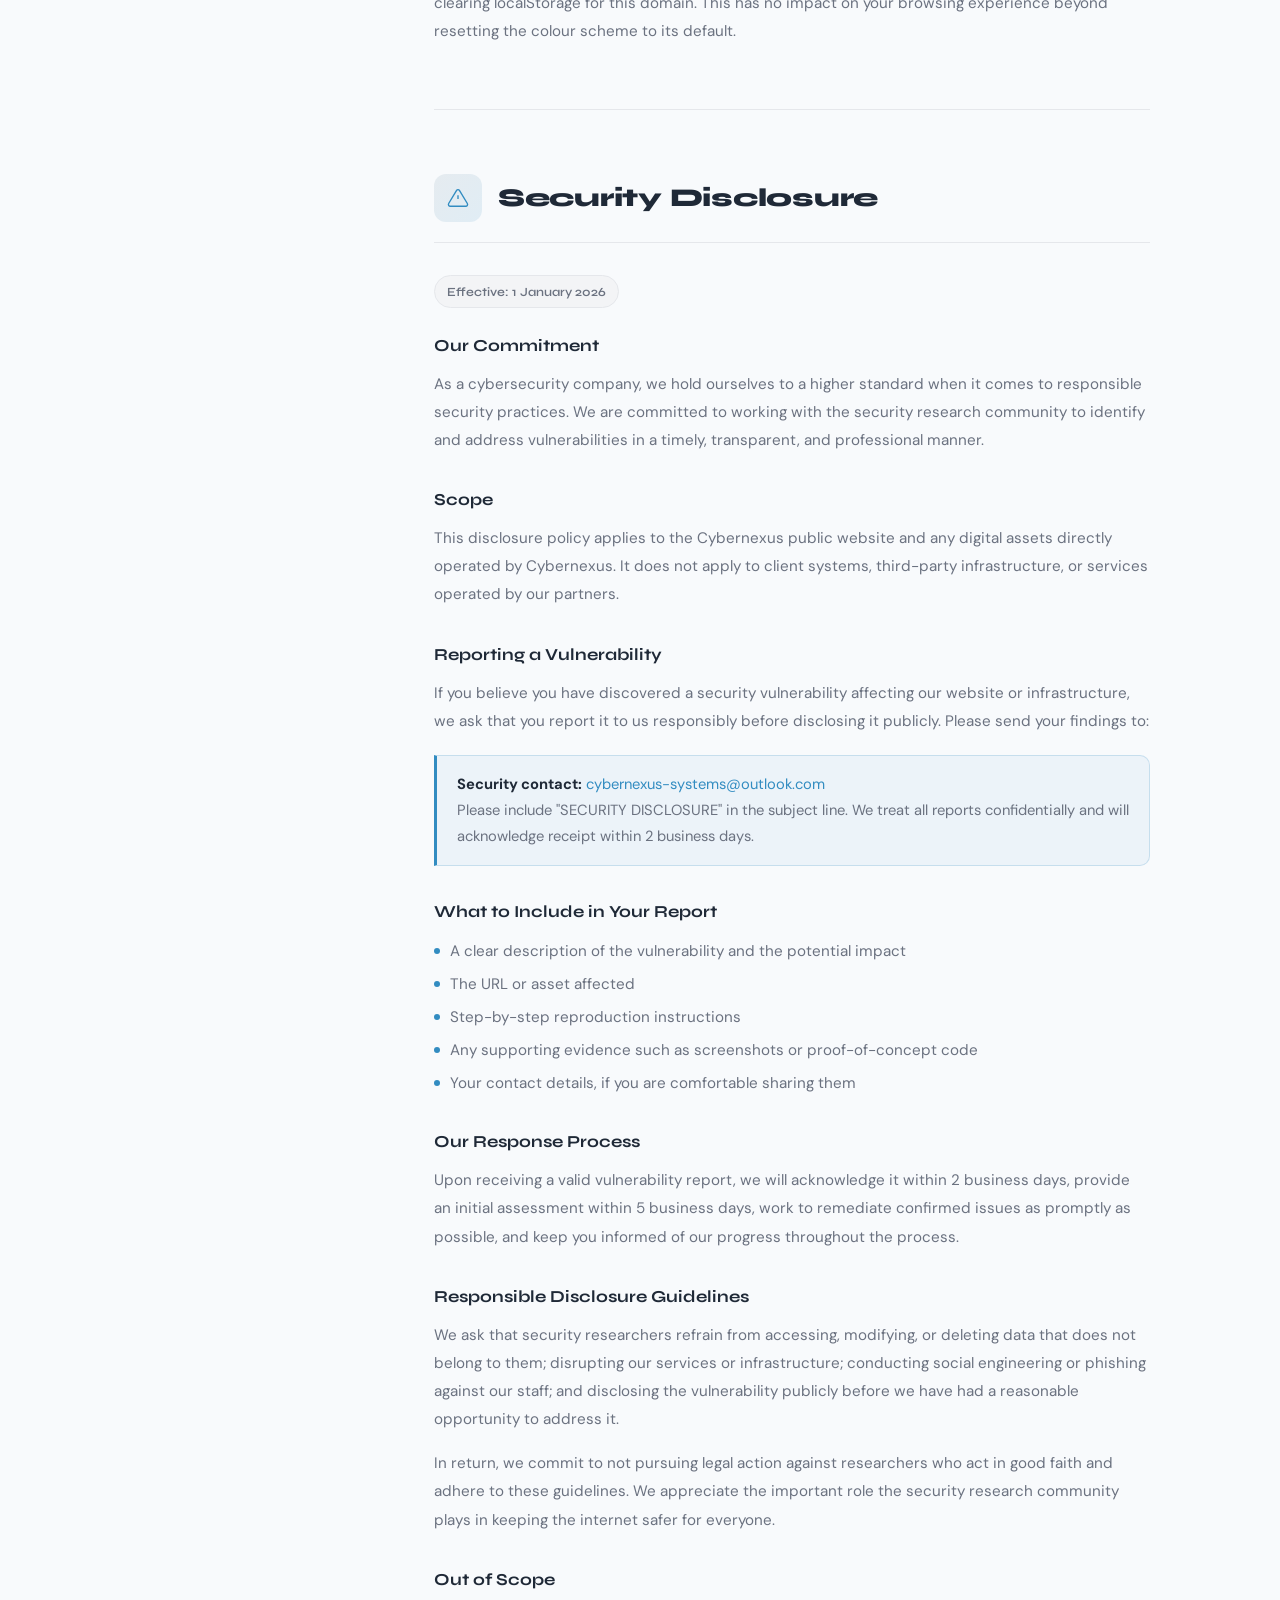
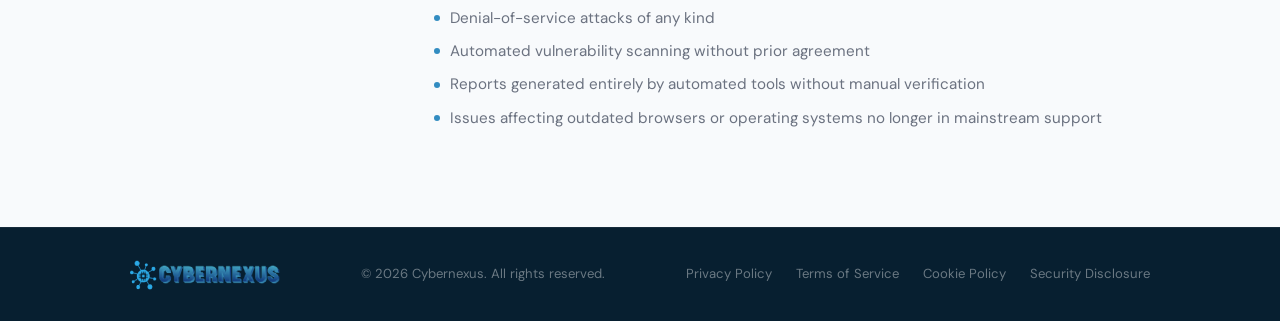
==== commit 7e4d4551: "Update index.html" ====
--- a/legal/index.html
+++ b/legal/index.html
@@ -42,7 +42,7 @@
   <header id="header" role="banner">
     <nav class="nav-container" aria-label="Legal page navigation">
       <a href="#hero" class="logo" aria-label="Cybernexus Home">
-  <img src="../logo.png" alt="Cybernexus" height="40" />
+  <img src="../logo.png" alt="Cybernexus" height="50" />
 </a>
       <div style="display:flex;align-items:center;gap:1rem;">
         <a href="/" class="nav-back" aria-label="Back to main site">
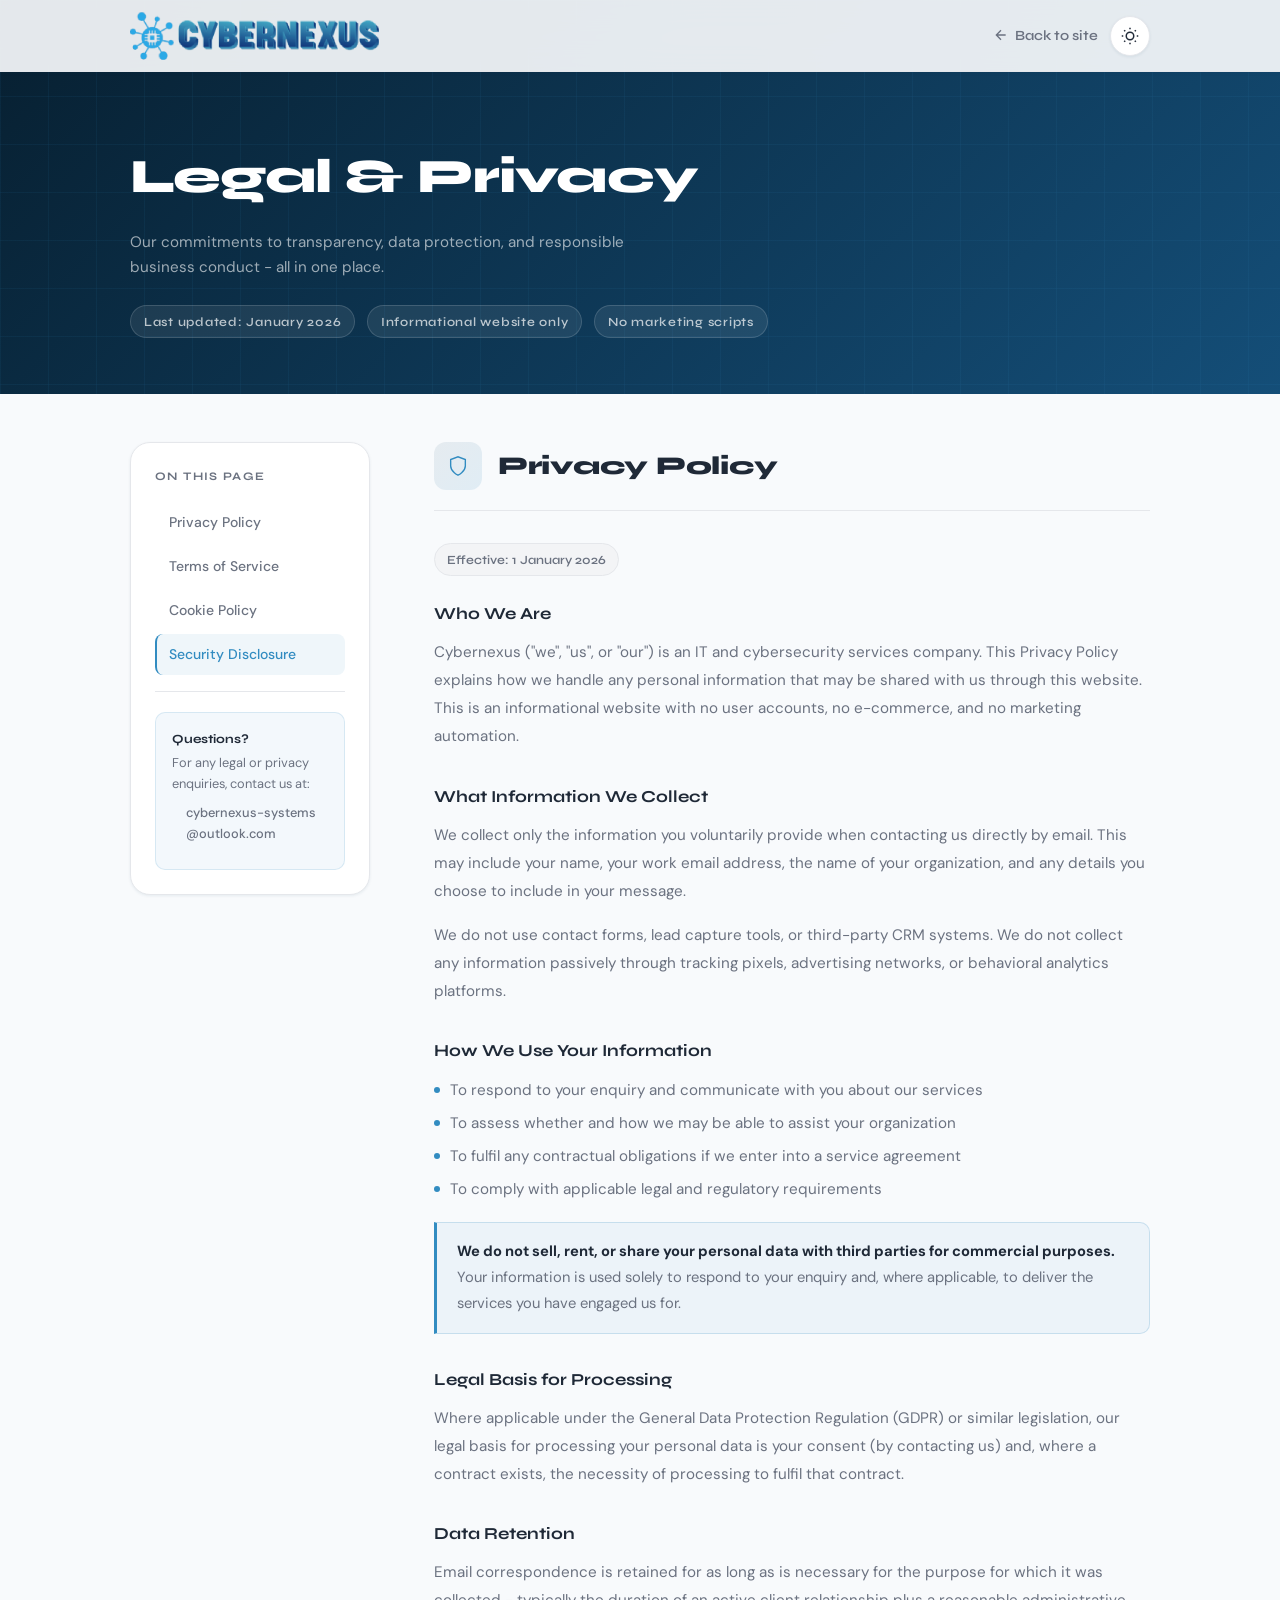
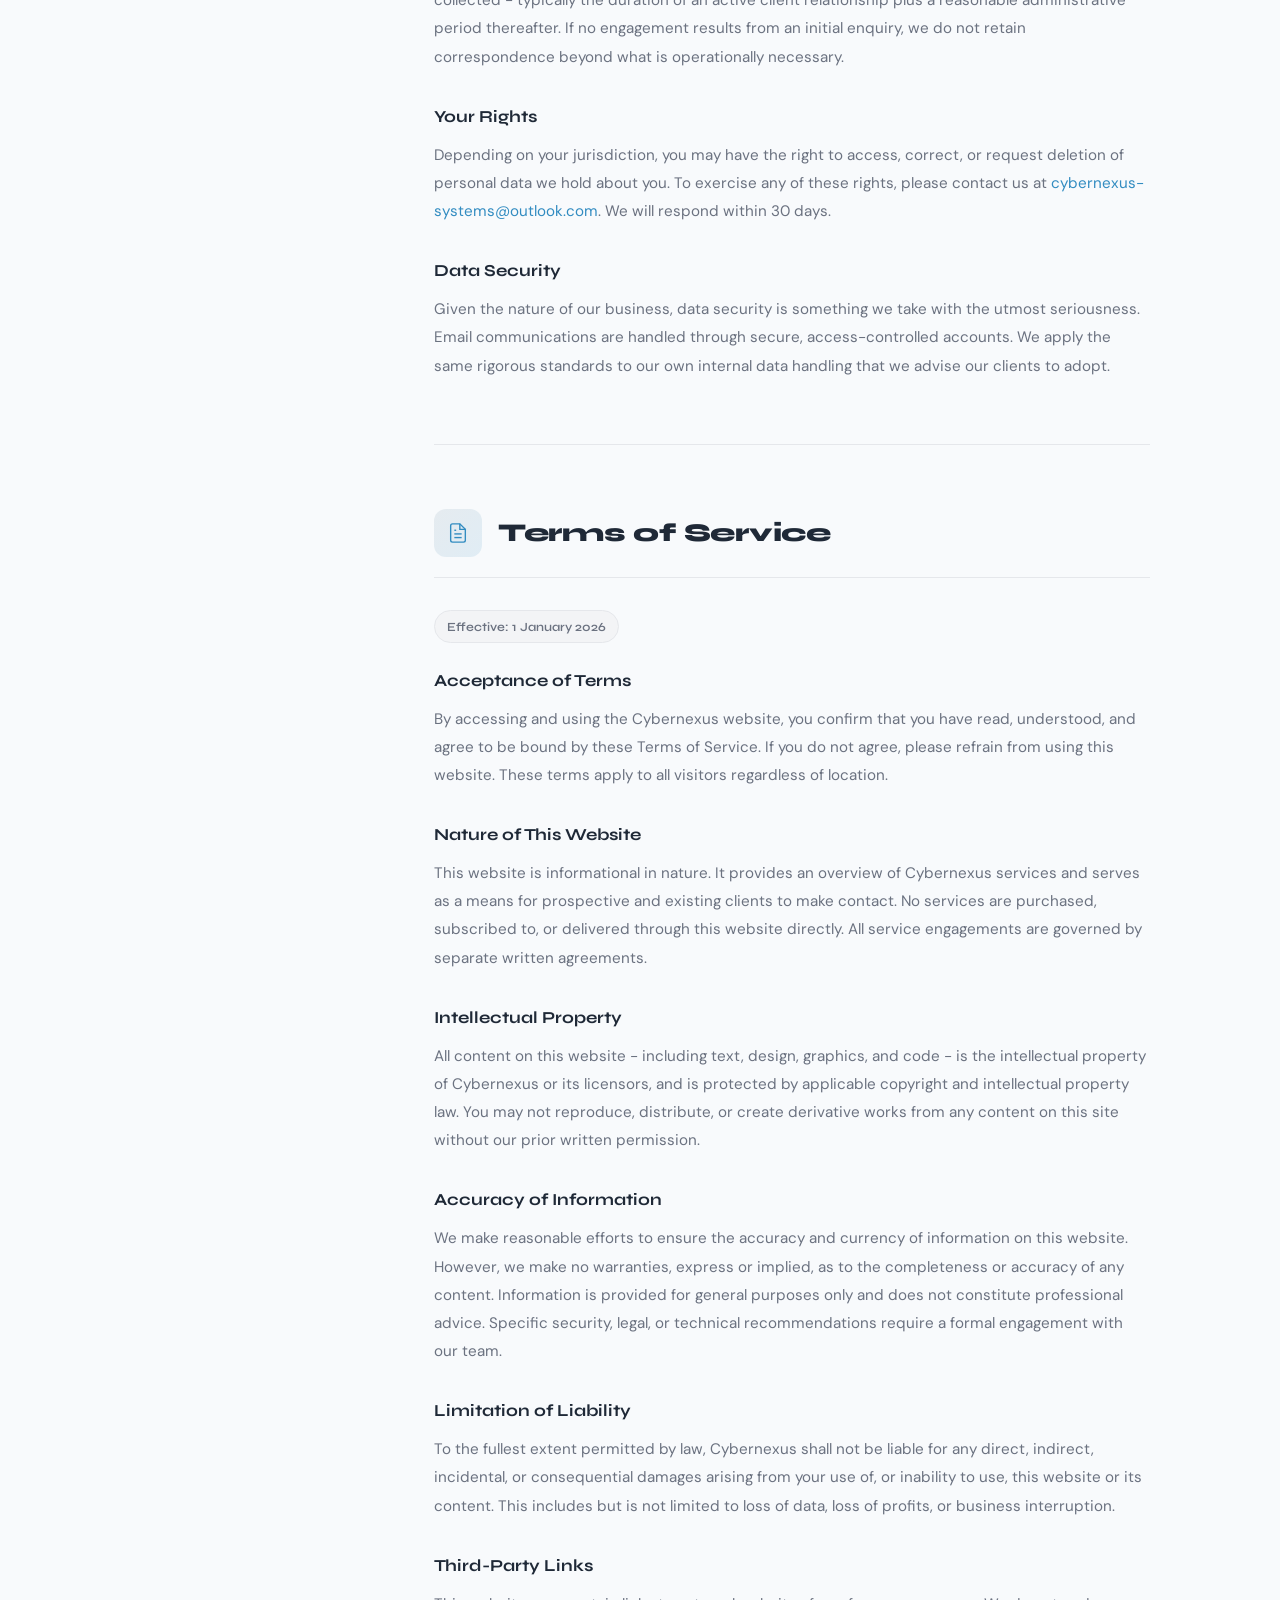
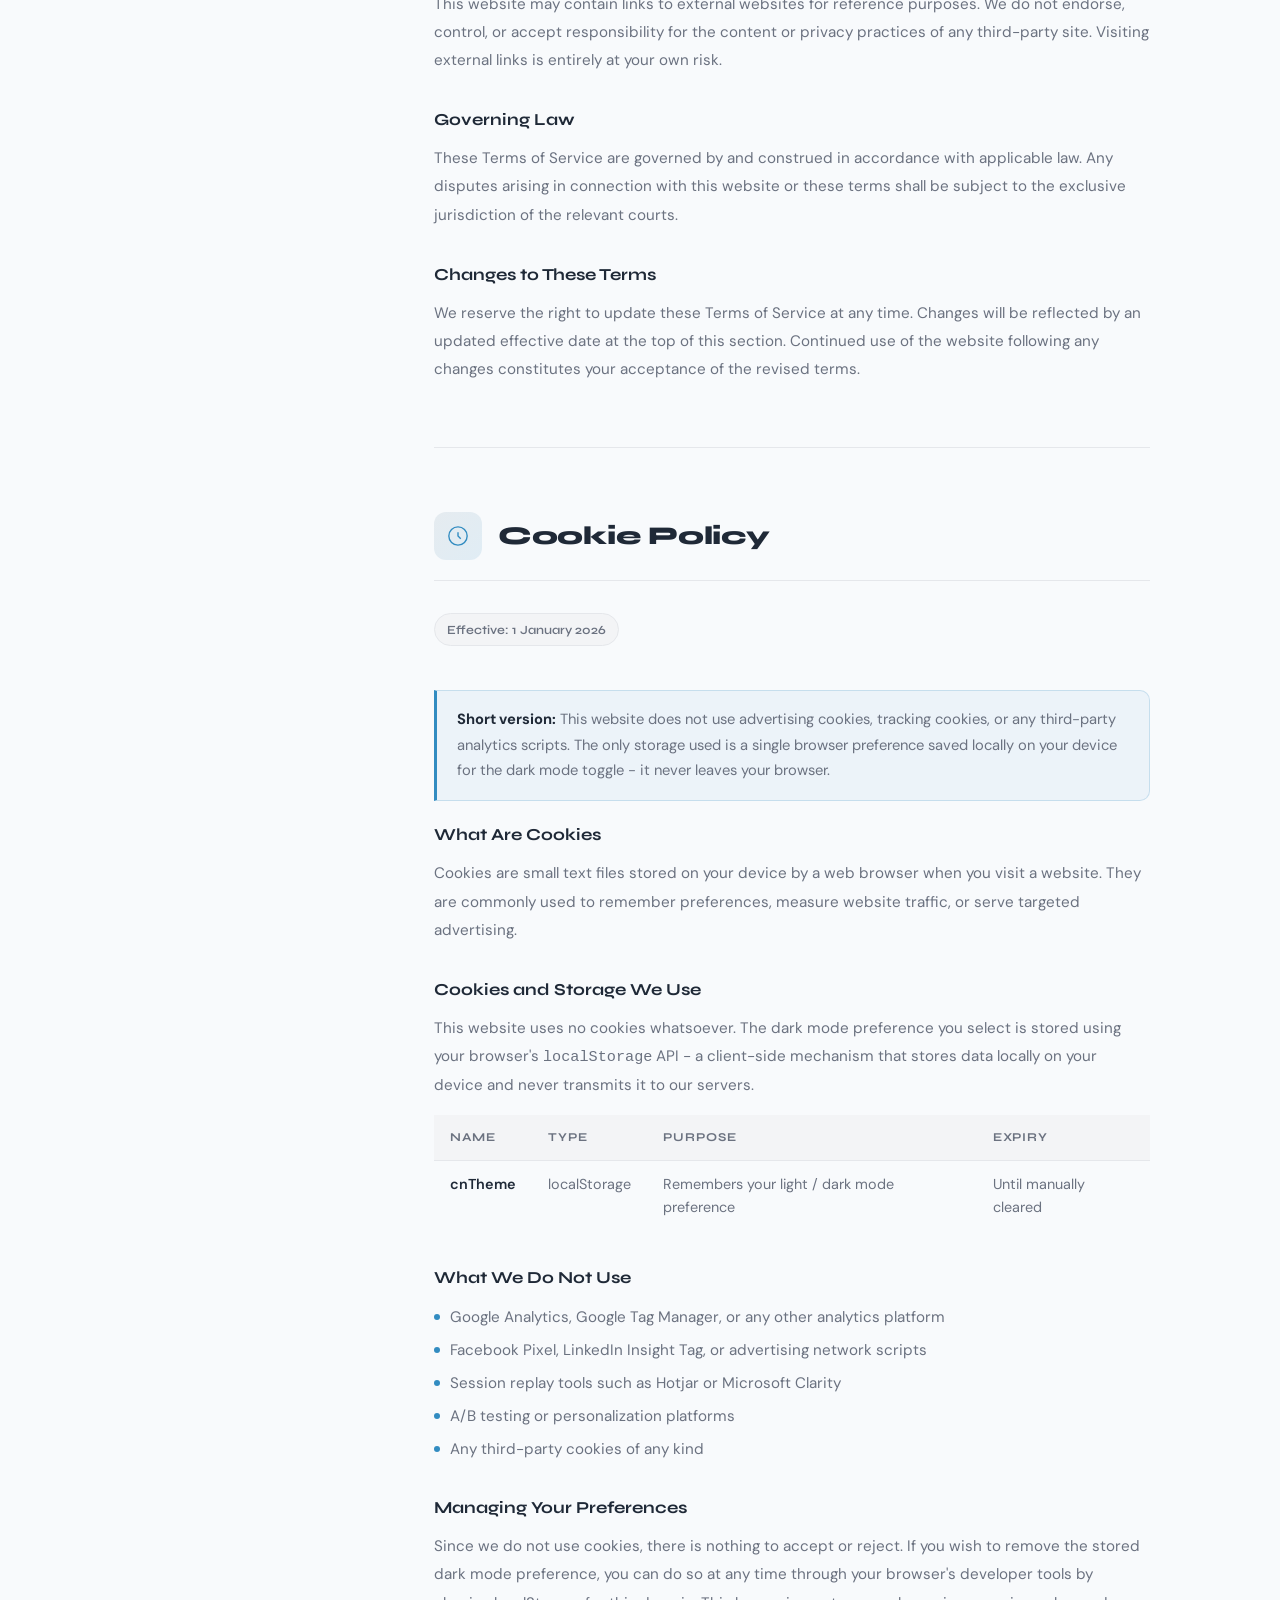
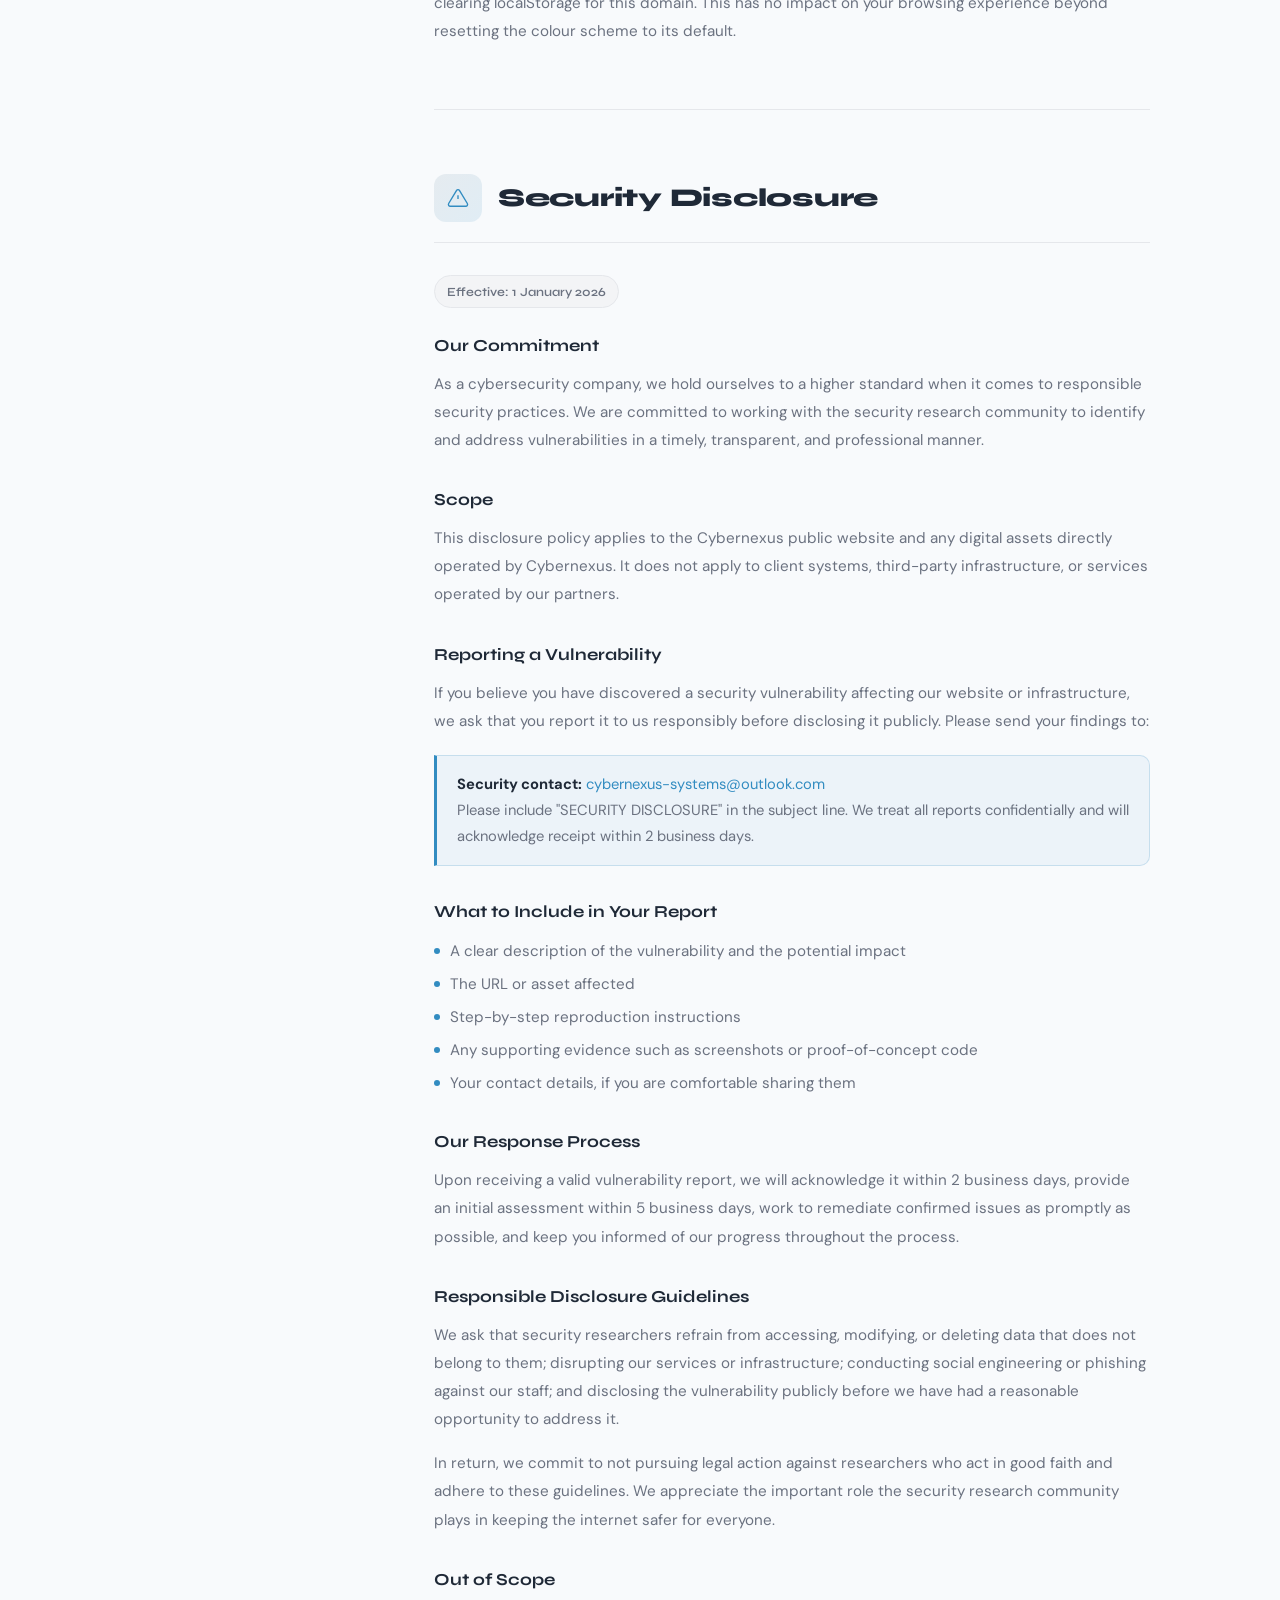
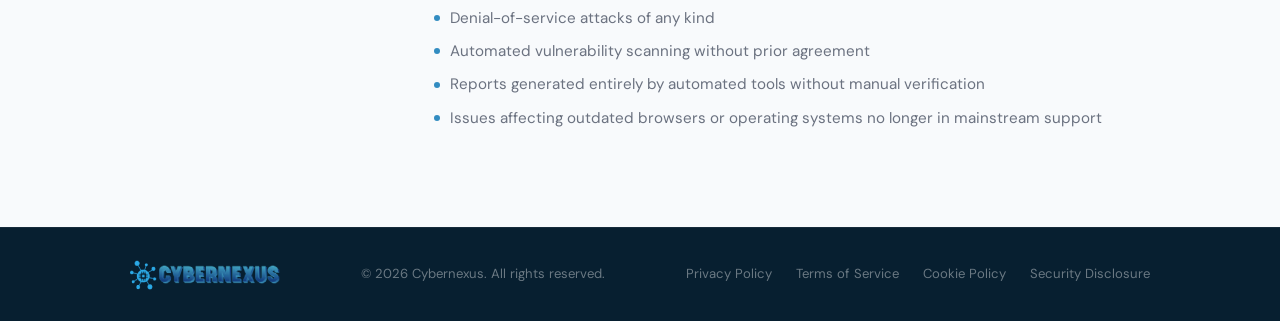
==== commit 35939a36: "Add files via upload" ====
--- a/legal/index.html
+++ b/legal/index.html
@@ -44,7 +44,7 @@
       <a href="#hero" class="logo" aria-label="Cybernexus Home">
   <img src="../logo.png" alt="Cybernexus" height="50" />
 </a>
-      <div style="display:flex;align-items:center;gap:1rem;">
+      <div class="nav-actions">
         <a href="/" class="nav-back" aria-label="Back to main site">
           <svg xmlns="http://www.w3.org/2000/svg" width="16" height="16" viewBox="0 0 24 24" fill="none" stroke="currentColor" stroke-width="2"><path d="M19 12H5M12 5l-7 7 7 7"/></svg>
           Back to site
--- a/legal/style.css
+++ b/legal/style.css
@@ -42,6 +42,7 @@
       color: var(--text);
       line-height: 1.7;
       transition: background 0.4s, color 0.4s;
+	  overflow-x: hidden;
     }
 
     a { color: var(--secondary); text-decoration: none; }
@@ -111,6 +112,13 @@
       text-decoration: none;
       transition: color 0.2s;
     }
+	
+	.nav-actions {
+  display: flex;
+  align-items: center;
+  gap: 0.75rem;
+}
+	
     .nav-back:hover { color: var(--secondary); text-decoration: none; }
 
     /* Dark toggle */
@@ -443,4 +451,19 @@
     @media (max-width: 600px) {
       .legal-hero-inner { padding: 3rem 1rem 2.5rem; }
       .legal-footer-inner { flex-direction: column; align-items: flex-start; }
-    }+    }
+	
+	@media (max-width: 600px) {
+  .legal-hero,
+  .legal-hero-inner,
+  .legal-layout {
+    max-width: 100%;
+    width: 100%;
+    overflow-x: hidden;
+  }
+
+  .legal-hero-meta {
+    flex-direction: column;
+    align-items: flex-start;
+  }
+}
